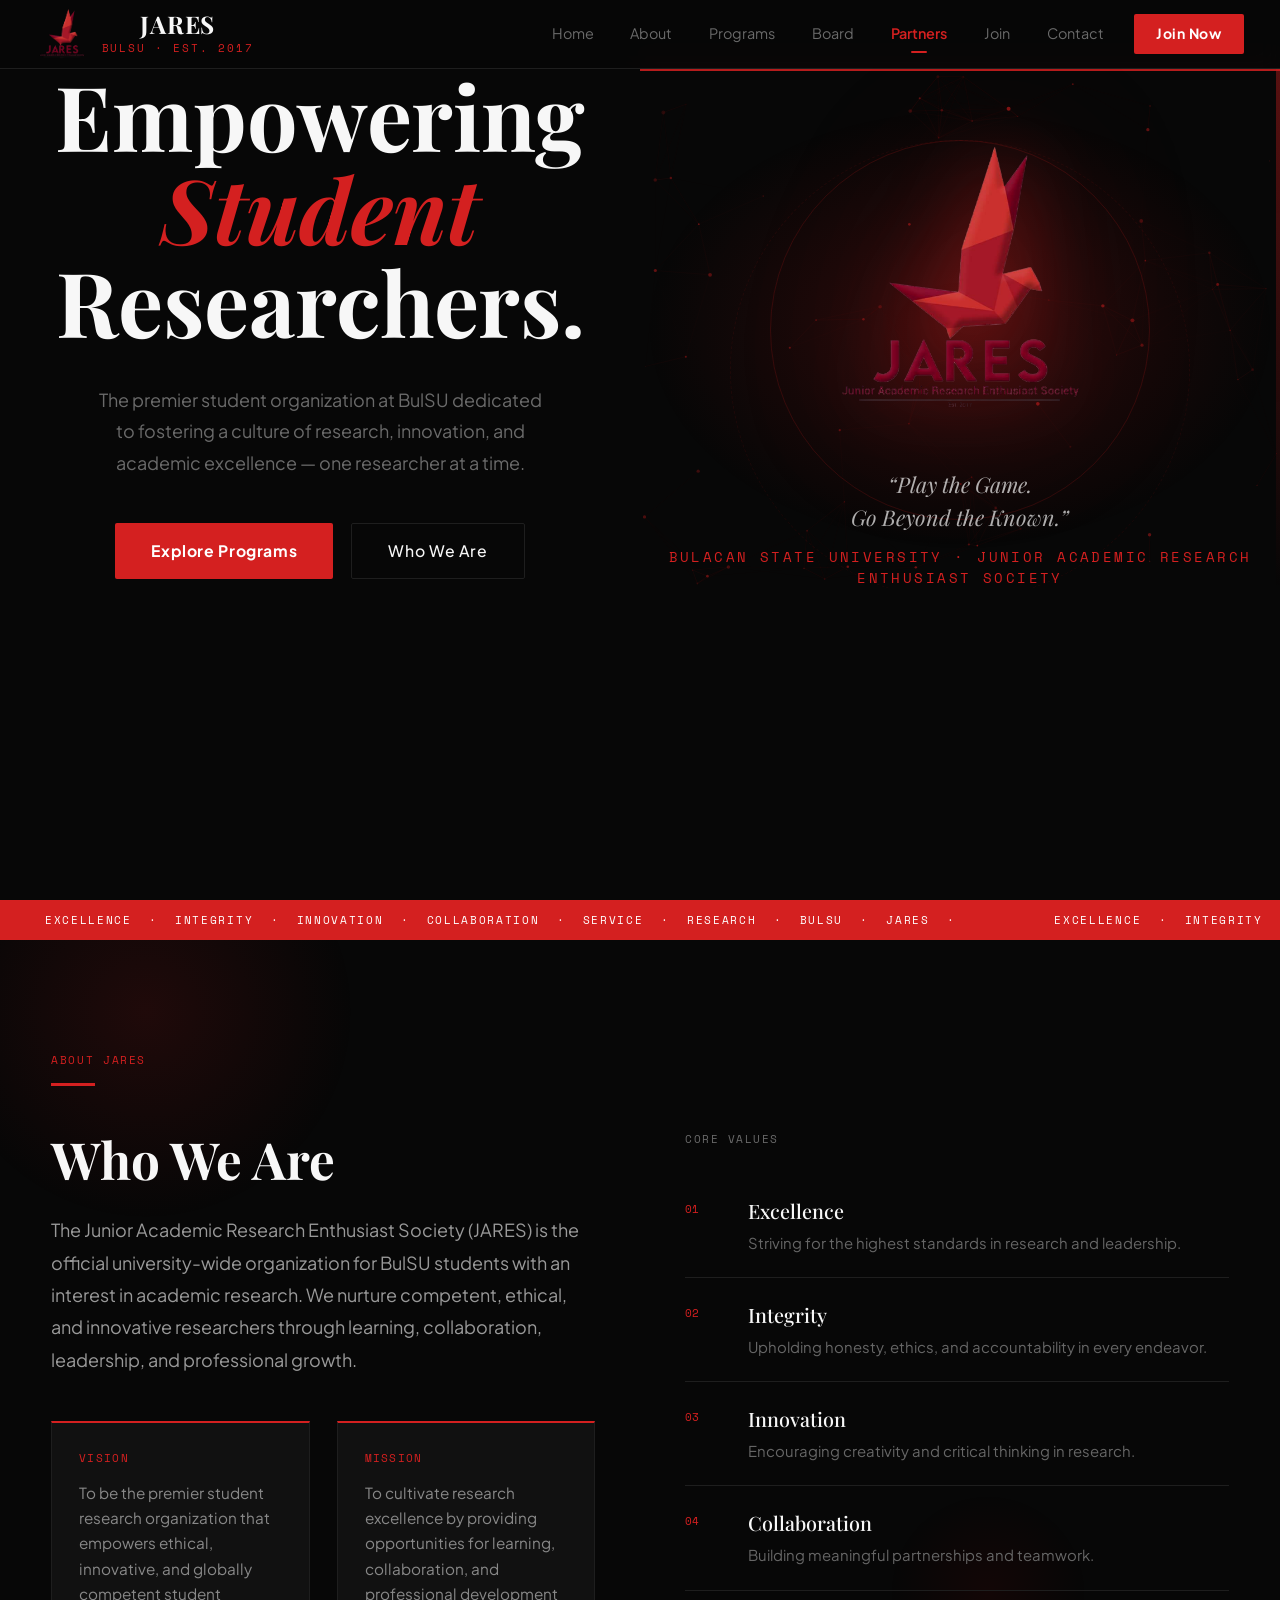
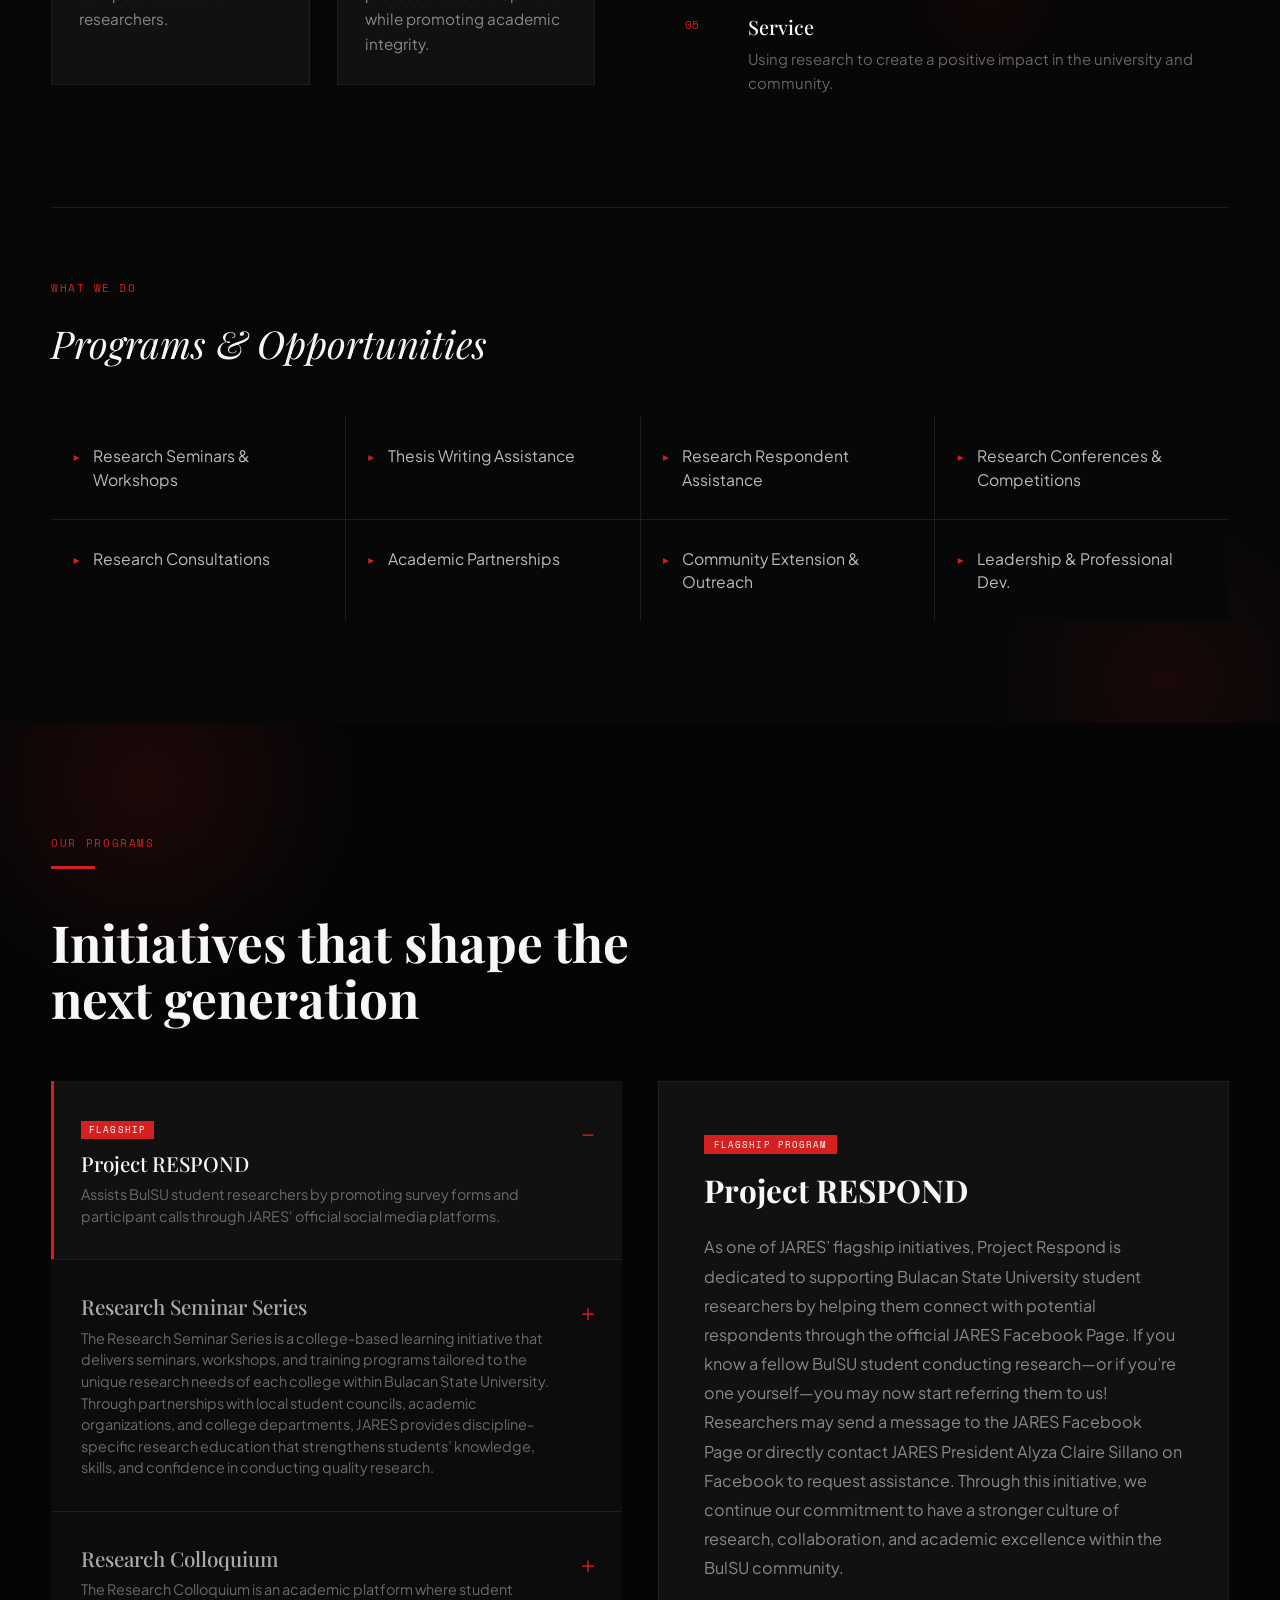
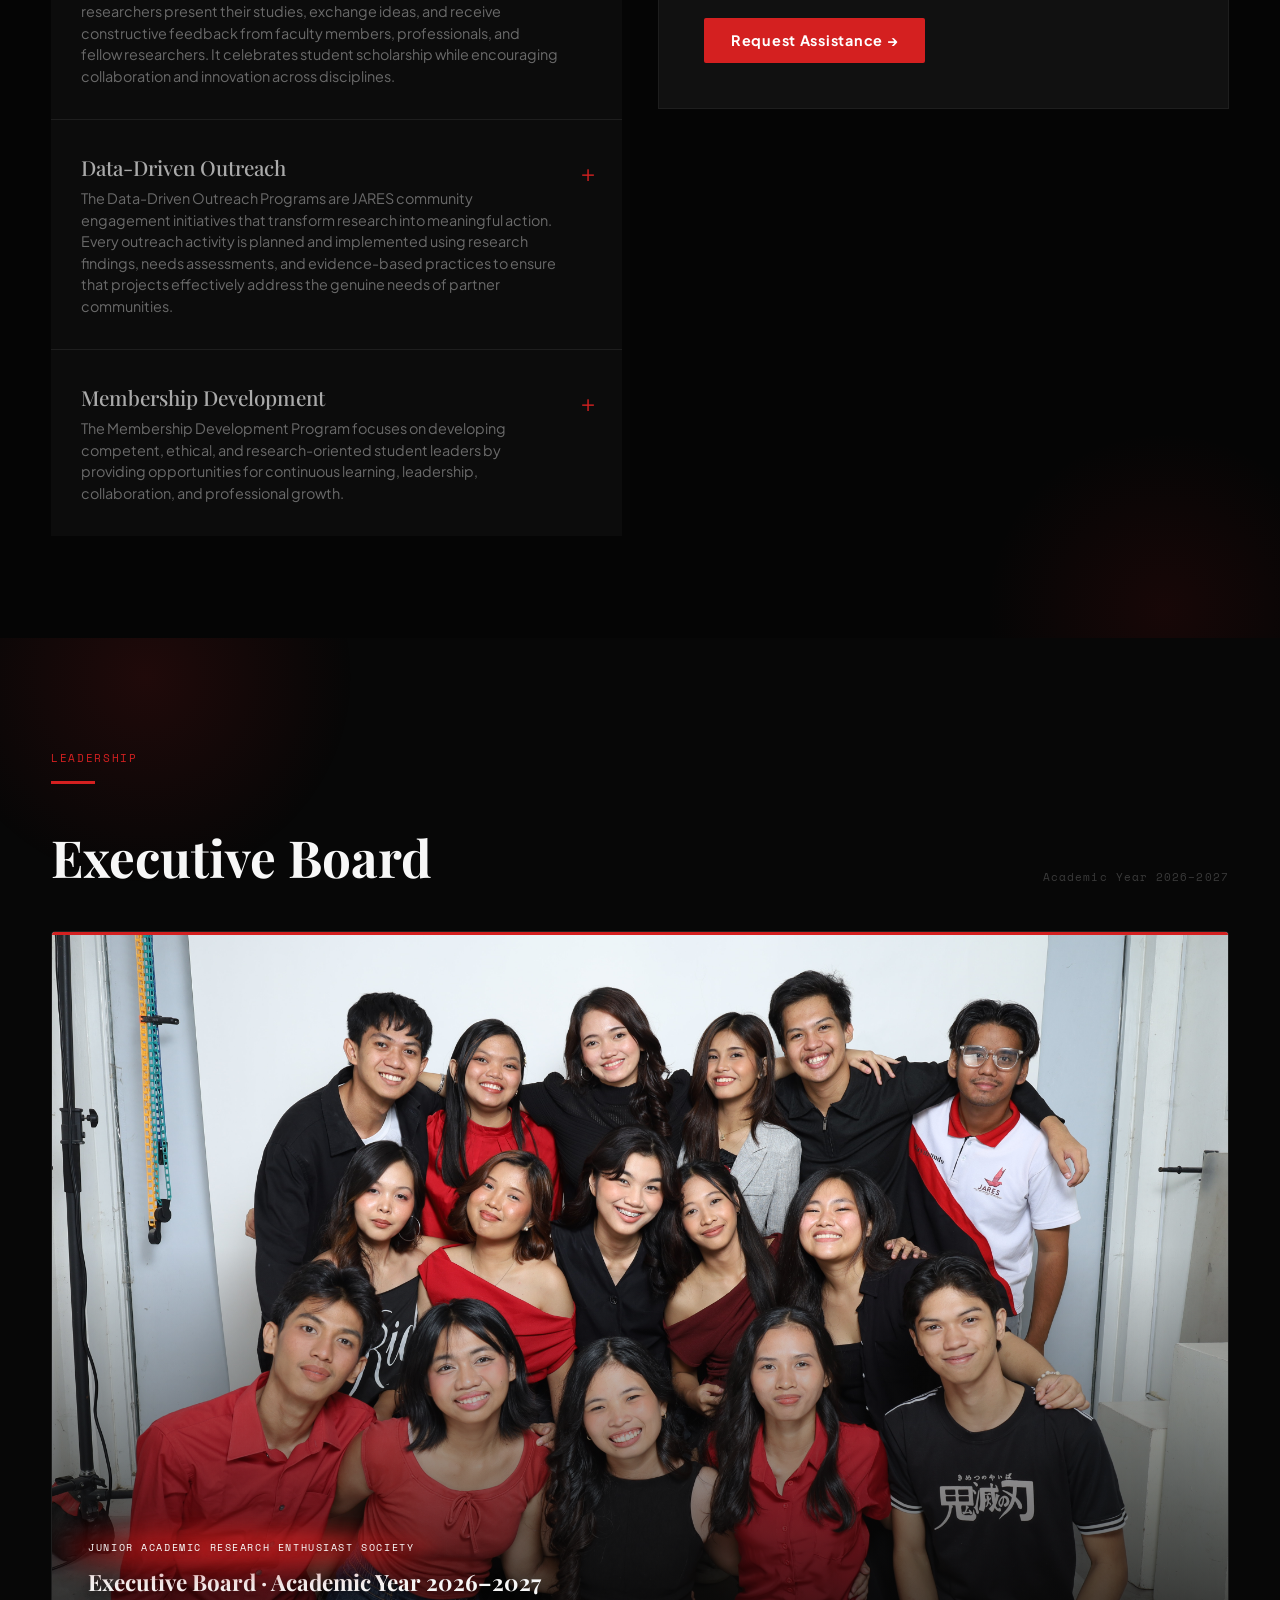
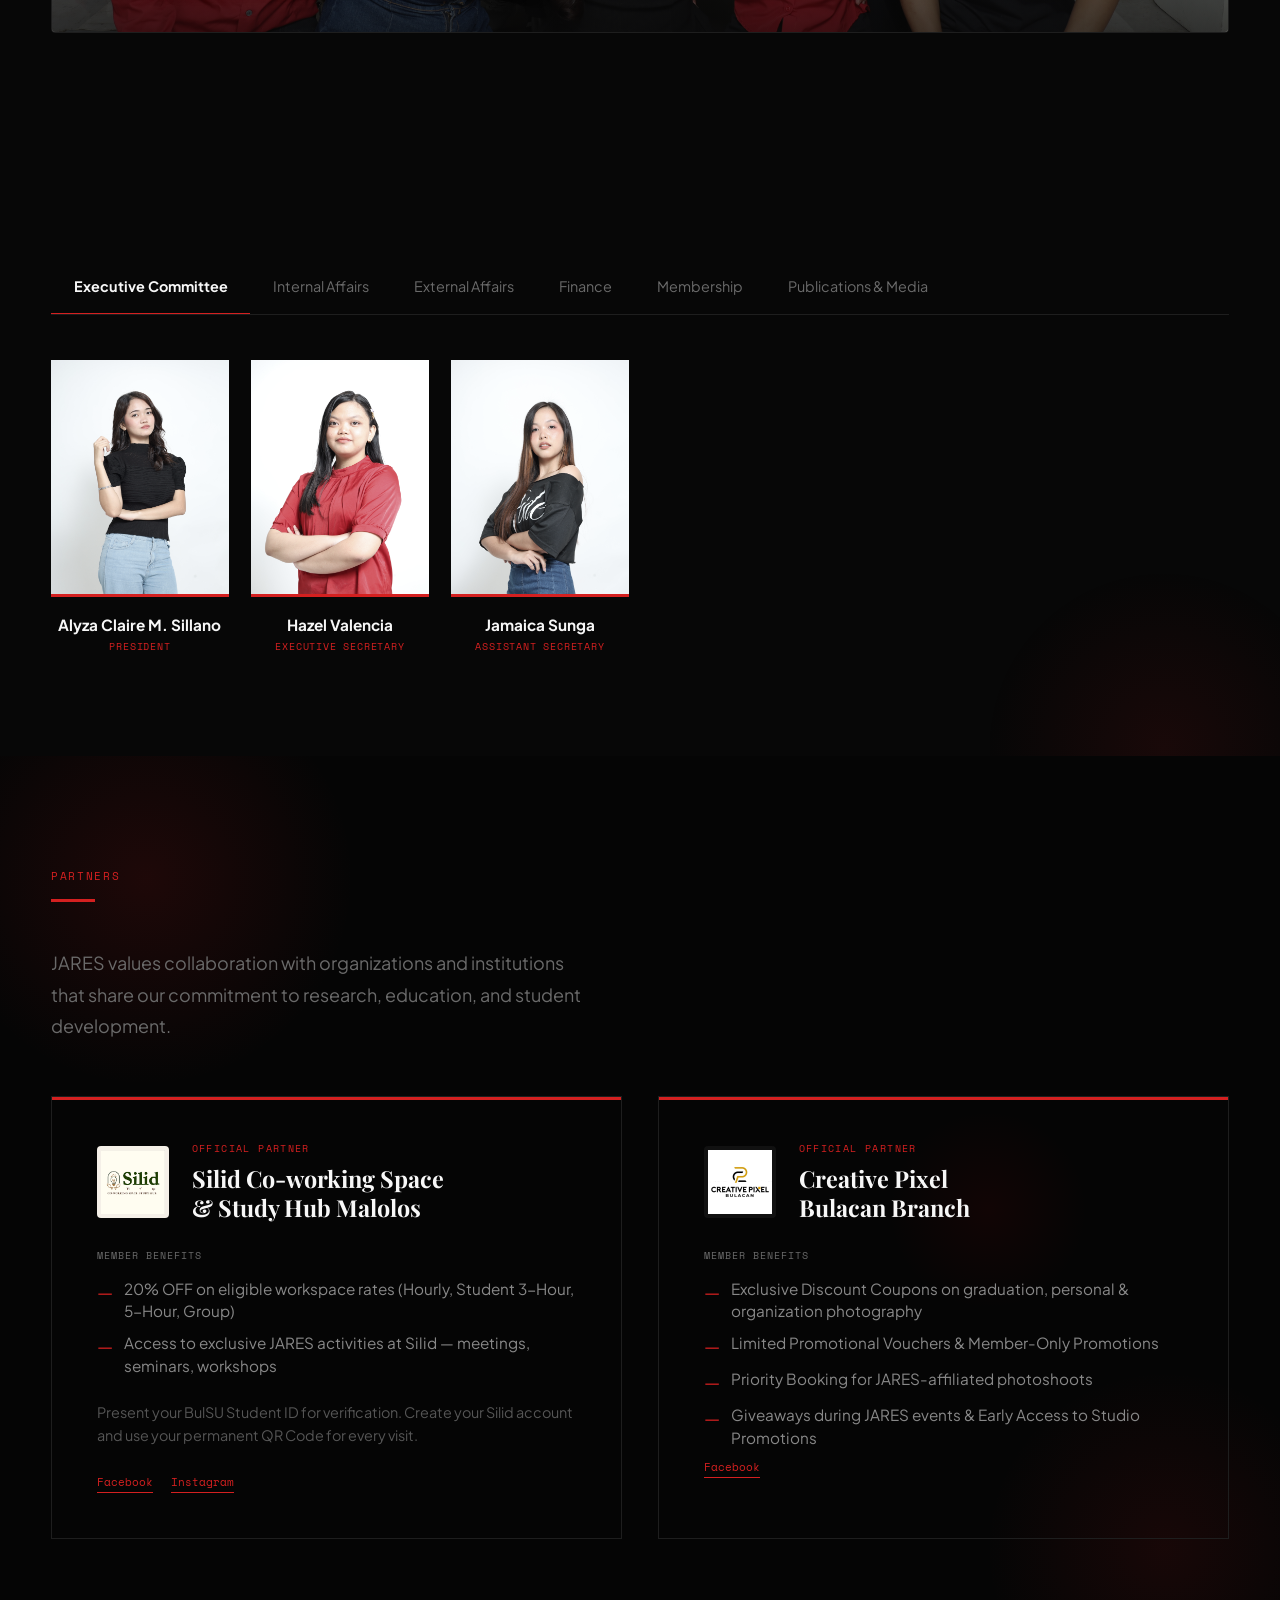
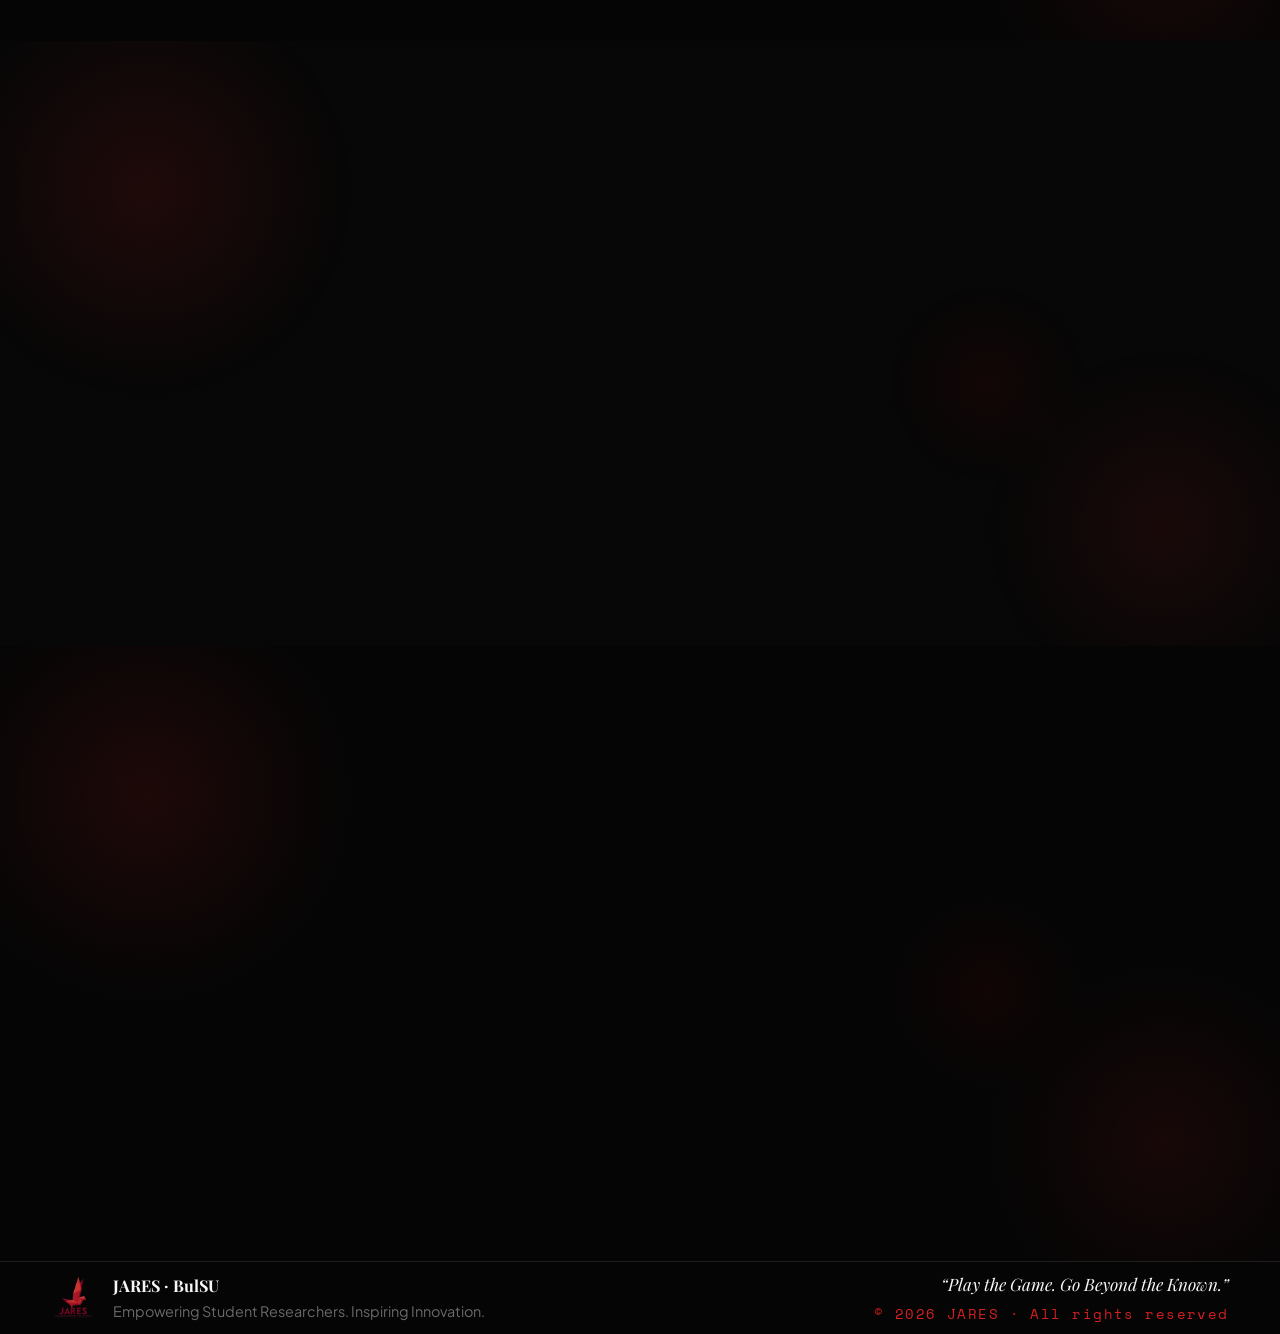
==== index.html @ 13466e7f "Update index.html" ====
<!doctype html>
<html lang="en">
  <head>
    
    <meta charset="UTF-8" />
    <meta name="viewport" content="width=device-width, initial-scale=1.0" />
    <title>Figma Make App</title>
    
    <meta name="description" content="Create a professional content website tailored for organizations, enabling easy management of information and enhancing online presence.">
    <meta name="robots" content="noindex, nofollow">
    <meta property="og:title" content="Figma Make App">
    <meta property="og:description" content="Create a professional content website tailored for organizations, enabling easy management of information and enhancing online presence.">
    <script type="module" crossorigin src="/assets/index-D3d1mHYA.js"></script>
    <link rel="stylesheet" crossorigin href="/assets/index-DJxm4y3j.css">
    <link rel="icon" type="image/png" href="/images/LOGO_-_JARES_1785717766121-B">
  </head>
  <body>
    
    <div id="root"></div>
    
  </body>
</html>
---- assets/index-DJxm4y3j.css ----
@import "https://fonts.googleapis.com/css2?family=Playfair+Display:ital,wght@0,400;0,500;0,700;1,400;1,500&family=Plus+Jakarta+Sans:wght@300;400;500;600;700;800&family=Space+Mono:ital,wght@0,400;0,700;1,400&display=swap";@layer components;@layer properties{@supports (((-webkit-hyphens:none)) and (not (margin-trim:inline))) or ((-moz-orient:inline) and (not (color:rgb(from red r g b)))){*,:before,:after,::backdrop{--tw-rotate-x:initial;--tw-rotate-y:initial;--tw-rotate-z:initial;--tw-skew-x:initial;--tw-skew-y:initial;--tw-border-style:solid;--tw-shadow:0 0 #0000;--tw-shadow-color:initial;--tw-shadow-alpha:100%;--tw-inset-shadow:0 0 #0000;--tw-inset-shadow-color:initial;--tw-inset-shadow-alpha:100%;--tw-ring-color:initial;--tw-ring-shadow:0 0 #0000;--tw-inset-ring-color:initial;--tw-inset-ring-shadow:0 0 #0000;--tw-ring-inset:initial;--tw-ring-offset-width:0px;--tw-ring-offset-color:#fff;--tw-ring-offset-shadow:0 0 #0000;--tw-blur:initial;--tw-brightness:initial;--tw-contrast:initial;--tw-grayscale:initial;--tw-hue-rotate:initial;--tw-invert:initial;--tw-opacity:initial;--tw-saturate:initial;--tw-sepia:initial;--tw-drop-shadow:initial;--tw-drop-shadow-color:initial;--tw-drop-shadow-alpha:100%;--tw-drop-shadow-size:initial;--tw-ease:initial}}}@layer theme{:root,:host{--font-sans:ui-sans-serif, system-ui, sans-serif, "Apple Color Emoji", "Segoe UI Emoji", "Segoe UI Symbol", "Noto Color Emoji";--font-mono:ui-monospace, SFMono-Regular, Menlo, Monaco, Consolas, "Liberation Mono", "Courier New", monospace;--spacing:.25rem;--ease-in-out:cubic-bezier(.4, 0, .2, 1);--default-transition-duration:.15s;--default-transition-timing-function:cubic-bezier(.4, 0, .2, 1);--default-font-family:var(--font-sans);--default-mono-font-family:var(--font-mono)}}@layer base{*,:after,:before,::backdrop{box-sizing:border-box;border:0 solid;margin:0;padding:0}::file-selector-button{box-sizing:border-box;border:0 solid;margin:0;padding:0}html,:host{-webkit-text-size-adjust:100%;tab-size:4;line-height:1.5;font-family:var(--default-font-family,ui-sans-serif, system-ui, sans-serif, "Apple Color Emoji", "Segoe UI Emoji", "Segoe UI Symbol", "Noto Color Emoji");font-feature-settings:var(--default-font-feature-settings,normal);font-variation-settings:var(--default-font-variation-settings,normal);-webkit-tap-highlight-color:transparent}hr{height:0;color:inherit;border-top-width:1px}abbr:where([title]){-webkit-text-decoration:underline dotted;text-decoration:underline dotted}h1,h2,h3,h4,h5,h6{font-size:inherit;font-weight:inherit}a{color:inherit;-webkit-text-decoration:inherit;-webkit-text-decoration:inherit;-webkit-text-decoration:inherit;-webkit-text-decoration:inherit;text-decoration:inherit}b,strong{font-weight:bolder}code,kbd,samp,pre{font-family:var(--default-mono-font-family,ui-monospace, SFMono-Regular, Menlo, Monaco, Consolas, "Liberation Mono", "Courier New", monospace);font-feature-settings:var(--default-mono-font-feature-settings,normal);font-variation-settings:var(--default-mono-font-variation-settings,normal);font-size:1em}small{font-size:80%}sub,sup{vertical-align:baseline;font-size:75%;line-height:0;position:relative}sub{bottom:-.25em}sup{top:-.5em}table{text-indent:0;border-color:inherit;border-collapse:collapse}:-moz-focusring{outline:auto}progress{vertical-align:baseline}summary{display:list-item}ol,ul,menu{list-style:none}img,svg,video,canvas,audio,iframe,embed,object{vertical-align:middle;display:block}img,video{max-width:100%;height:auto}button,input,select,optgroup,textarea{font:inherit;font-feature-settings:inherit;font-variation-settings:inherit;letter-spacing:inherit;color:inherit;opacity:1;background-color:#0000;border-radius:0}::file-selector-button{font:inherit;font-feature-settings:inherit;font-variation-settings:inherit;letter-spacing:inherit;color:inherit;opacity:1;background-color:#0000;border-radius:0}:where(select:is([multiple],[size])) optgroup{font-weight:bolder}:where(select:is([multiple],[size])) optgroup option{padding-inline-start:20px}::file-selector-button{margin-inline-end:4px}::placeholder{opacity:1}@supports (not ((-webkit-appearance:-apple-pay-button))) or (contain-intrinsic-size:1px){::placeholder{color:currentColor}@supports (color:color-mix(in lab, red, red)){::placeholder{color:color-mix(in oklab, currentcolor 50%, transparent)}}}textarea{resize:vertical}::-webkit-search-decoration{-webkit-appearance:none}::-webkit-date-and-time-value{min-height:1lh;text-align:inherit}::-webkit-datetime-edit{display:inline-flex}::-webkit-datetime-edit-fields-wrapper{padding:0}::-webkit-datetime-edit{padding-block:0}::-webkit-datetime-edit-year-field{padding-block:0}::-webkit-datetime-edit-month-field{padding-block:0}::-webkit-datetime-edit-day-field{padding-block:0}::-webkit-datetime-edit-hour-field{padding-block:0}::-webkit-datetime-edit-minute-field{padding-block:0}::-webkit-datetime-edit-second-field{padding-block:0}::-webkit-datetime-edit-millisecond-field{padding-block:0}::-webkit-datetime-edit-meridiem-field{padding-block:0}::-webkit-calendar-picker-indicator{line-height:1}:-moz-ui-invalid{box-shadow:none}button,input:where([type=button],[type=reset],[type=submit]){appearance:button}::file-selector-button{appearance:button}::-webkit-inner-spin-button{height:auto}::-webkit-outer-spin-button{height:auto}[hidden]:where(:not([hidden=until-found])){display:none!important}}@layer utilities{.visible{visibility:visible}.absolute{position:absolute}.fixed{position:fixed}.relative{position:relative}.sticky{position:sticky}.start{inset-inline-start:var(--spacing)}.block{display:block}.flex{display:flex}.grid{display:grid}.hidden{display:none}.inline{display:inline}.inline-block{display:inline-block}.transform{transform:var(--tw-rotate-x,) var(--tw-rotate-y,) var(--tw-rotate-z,) var(--tw-skew-x,) var(--tw-skew-y,)}.resize{resize:both}.border{border-style:var(--tw-border-style);border-width:1px}.uppercase{text-transform:uppercase}.italic{font-style:italic}.ring{--tw-ring-shadow:var(--tw-ring-inset,) 0 0 0 calc(1px + var(--tw-ring-offset-width)) var(--tw-ring-color,currentcolor);box-shadow:var(--tw-inset-shadow), var(--tw-inset-ring-shadow), var(--tw-ring-offset-shadow), var(--tw-ring-shadow), var(--tw-shadow)}.filter{filter:var(--tw-blur,) var(--tw-brightness,) var(--tw-contrast,) var(--tw-grayscale,) var(--tw-hue-rotate,) var(--tw-invert,) var(--tw-saturate,) var(--tw-sepia,) var(--tw-drop-shadow,)}.transition{transition-property:color,background-color,border-color,outline-color,text-decoration-color,fill,stroke,--tw-gradient-from,--tw-gradient-via,--tw-gradient-to,opacity,box-shadow,transform,translate,scale,rotate,filter,-webkit-backdrop-filter,backdrop-filter,display,content-visibility,overlay,pointer-events;transition-timing-function:var(--tw-ease,var(--default-transition-timing-function));transition-duration:var(--tw-duration,var(--default-transition-duration))}.ease-in-out{--tw-ease:var(--ease-in-out);transition-timing-function:var(--ease-in-out)}}:root{--bg:#070707;--bg2:#0c0c0c;--bg3:#111;--border:#1e1e1e;--red:#d42020;--red-dark:#aa1818;--red-glow:#d420202e;--white:#f7f7f7;--muted:#6a6a6a;--subtle:#3a3a3a;--font-display:"Playfair Display", Georgia, serif;--font-body:"Plus Jakarta Sans", system-ui, sans-serif;--font-mono:"Space Mono", monospace}*{box-sizing:border-box}html{scroll-behavior:smooth;font-size:18px}body{background:var(--bg);color:var(--white);font-family:var(--font-body);-webkit-font-smoothing:antialiased;overflow-x:hidden}::-webkit-scrollbar{width:3px}::-webkit-scrollbar-track{background:var(--bg)}::-webkit-scrollbar-thumb{background:var(--red)}@keyframes fadeUp{0%{opacity:0;transform:translateY(28px)}to{opacity:1;transform:translateY(0)}}@keyframes fadeIn{0%{opacity:0}to{opacity:1}}@keyframes slideLeft{0%{opacity:0;transform:translate(40px)}to{opacity:1;transform:translate(0)}}@keyframes lineGrow{0%{transform-origin:0;transform:scaleX(0)}to{transform-origin:0;transform:scaleX(1)}}@keyframes pulse-red{0%,to{box-shadow:0 0 0 0 var(--red-glow)}50%{box-shadow:0 0 0 12px #0000}}@keyframes float{0%,to{transform:translateY(0)}50%{transform:translateY(-8px)}}@keyframes floatA{0%,to{transform:translate(0)scale(1)}33%{transform:translate(30px,-20px)scale(1.08)}66%{transform:translate(-20px,15px)scale(.95)}}@keyframes floatB{0%,to{transform:translate(0)scale(1)}33%{transform:translate(-25px,20px)scale(1.05)}66%{transform:translate(18px,-18px)scale(.97)}}@keyframes glowPulse{0%,to{opacity:.5}50%{opacity:1}}@keyframes borderGlow{0%,to{box-shadow:0 0 #d4202000}50%{box-shadow:0 0 24px 4px #d420202e}}@keyframes spinSlow{0%{transform:rotate(0)}to{transform:rotate(360deg)}}@keyframes logoPulse{0%,to{filter:drop-shadow(0 0 40px #d4202073)drop-shadow(0 0 80px #d4202033);transform:scale(1)}50%{filter:drop-shadow(0 0 60px #d42020b3)drop-shadow(0 0 120px #d4202059);transform:scale(1.03)}}@keyframes scanline{0%{background-position:0 0}to{background-position:0 100px}}@keyframes marquee{0%{transform:translate(0)}to{transform:translate(-50%)}}.reveal{opacity:0;transition:opacity .7s,transform .7s;transform:translateY(32px)}.reveal.visible{opacity:1;transform:translateY(0)}.reveal-left{opacity:0;transition:opacity .7s,transform .7s;transform:translate(-32px)}.reveal-left.visible{opacity:1;transform:translate(0)}.reveal-right{opacity:0;transition:opacity .7s,transform .7s;transform:translate(32px)}.reveal-right.visible{opacity:1;transform:translate(0)}.stagger>:first-child{transition-delay:50ms}.stagger>:nth-child(2){transition-delay:.12s}.stagger>:nth-child(3){transition-delay:.19s}.stagger>:nth-child(4){transition-delay:.26s}.stagger>:nth-child(5){transition-delay:.33s}.stagger>:nth-child(6){transition-delay:.4s}.stagger>:nth-child(7){transition-delay:.47s}.tag{font-family:var(--font-mono);letter-spacing:.15em;text-transform:uppercase;color:var(--red);font-size:.6rem}.red-bar{background:var(--red);width:44px;height:3px;margin:.75rem 0 2.5rem;animation:.6s forwards lineGrow}.officer-card{transition:transform .3s,box-shadow .3s}.officer-card:hover{transform:translateY(-6px);box-shadow:0 16px 40px #d4202026}.officer-card:hover .officer-img{filter:grayscale(0%)!important}.marquee-track{width:max-content;animation:24s linear infinite marquee;display:flex}@media (width<=860px){.hide-mob{display:none!important}.show-mob{display:block!important}.hero-split{grid-template-columns:1fr!important}.hero-img-col{order:-1;min-height:260px!important}.two-col{grid-template-columns:1fr!important;gap:2.5rem!important}.three-col{grid-template-columns:1fr 1fr!important}.footer-flex{text-align:left!important;flex-direction:column!important;gap:1.5rem!important}}@media (width>=861px){.show-mob{display:none!important}}@property --tw-rotate-x{syntax:"*";inherits:false}@property --tw-rotate-y{syntax:"*";inherits:false}@property --tw-rotate-z{syntax:"*";inherits:false}@property --tw-skew-x{syntax:"*";inherits:false}@property --tw-skew-y{syntax:"*";inherits:false}@property --tw-border-style{syntax:"*";inherits:false;initial-value:solid}@property --tw-shadow{syntax:"*";inherits:false;initial-value:0 0 #0000}@property --tw-shadow-color{syntax:"*";inherits:false}@property --tw-shadow-alpha{syntax:"<percentage>";inherits:false;initial-value:100%}@property --tw-inset-shadow{syntax:"*";inherits:false;initial-value:0 0 #0000}@property --tw-inset-shadow-color{syntax:"*";inherits:false}@property --tw-inset-shadow-alpha{syntax:"<percentage>";inherits:false;initial-value:100%}@property --tw-ring-color{syntax:"*";inherits:false}@property --tw-ring-shadow{syntax:"*";inherits:false;initial-value:0 0 #0000}@property --tw-inset-ring-color{syntax:"*";inherits:false}@property --tw-inset-ring-shadow{syntax:"*";inherits:false;initial-value:0 0 #0000}@property --tw-ring-inset{syntax:"*";inherits:false}@property --tw-ring-offset-width{syntax:"<length>";inherits:false;initial-value:0}@property --tw-ring-offset-color{syntax:"*";inherits:false;initial-value:#fff}@property --tw-ring-offset-shadow{syntax:"*";inherits:false;initial-value:0 0 #0000}@property --tw-blur{syntax:"*";inherits:false}@property --tw-brightness{syntax:"*";inherits:false}@property --tw-contrast{syntax:"*";inherits:false}@property --tw-grayscale{syntax:"*";inherits:false}@property --tw-hue-rotate{syntax:"*";inherits:false}@property --tw-invert{syntax:"*";inherits:false}@property --tw-opacity{syntax:"*";inherits:false}@property --tw-saturate{syntax:"*";inherits:false}@property --tw-sepia{syntax:"*";inherits:false}@property --tw-drop-shadow{syntax:"*";inherits:false}@property --tw-drop-shadow-color{syntax:"*";inherits:false}@property --tw-drop-shadow-alpha{syntax:"<percentage>";inherits:false;initial-value:100%}@property --tw-drop-shadow-size{syntax:"*";inherits:false}@property --tw-ease{syntax:"*";inherits:false}
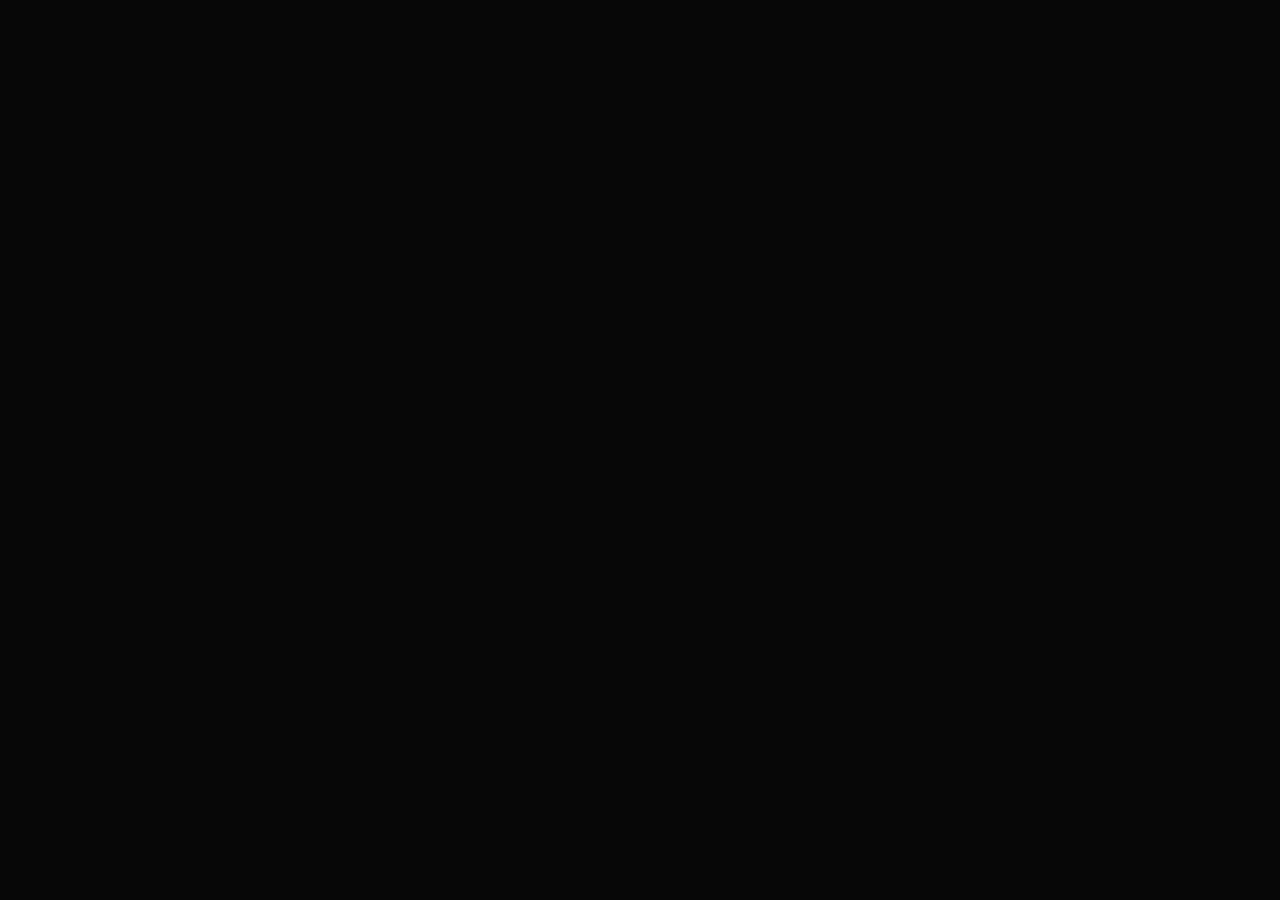
==== commit dd0d4990: "Update favicon link to use assets directory" ====
--- a/index.html
+++ b/index.html
@@ -12,7 +12,7 @@
     <meta property="og:description" content="Create a professional content website tailored for organizations, enabling easy management of information and enhancing online presence.">
     <script type="module" crossorigin src="/assets/index-D3d1mHYA.js"></script>
     <link rel="stylesheet" crossorigin href="/assets/index-DJxm4y3j.css">
-    <link rel="icon" type="image/png" href="/images/LOGO_-_JARES_1785717766121-B">
+    <link rel="icon" type="image/png" href="assets/LOGO_-_JARES_1785717766121-BWYdycDs.png
   </head>
   <body>
     
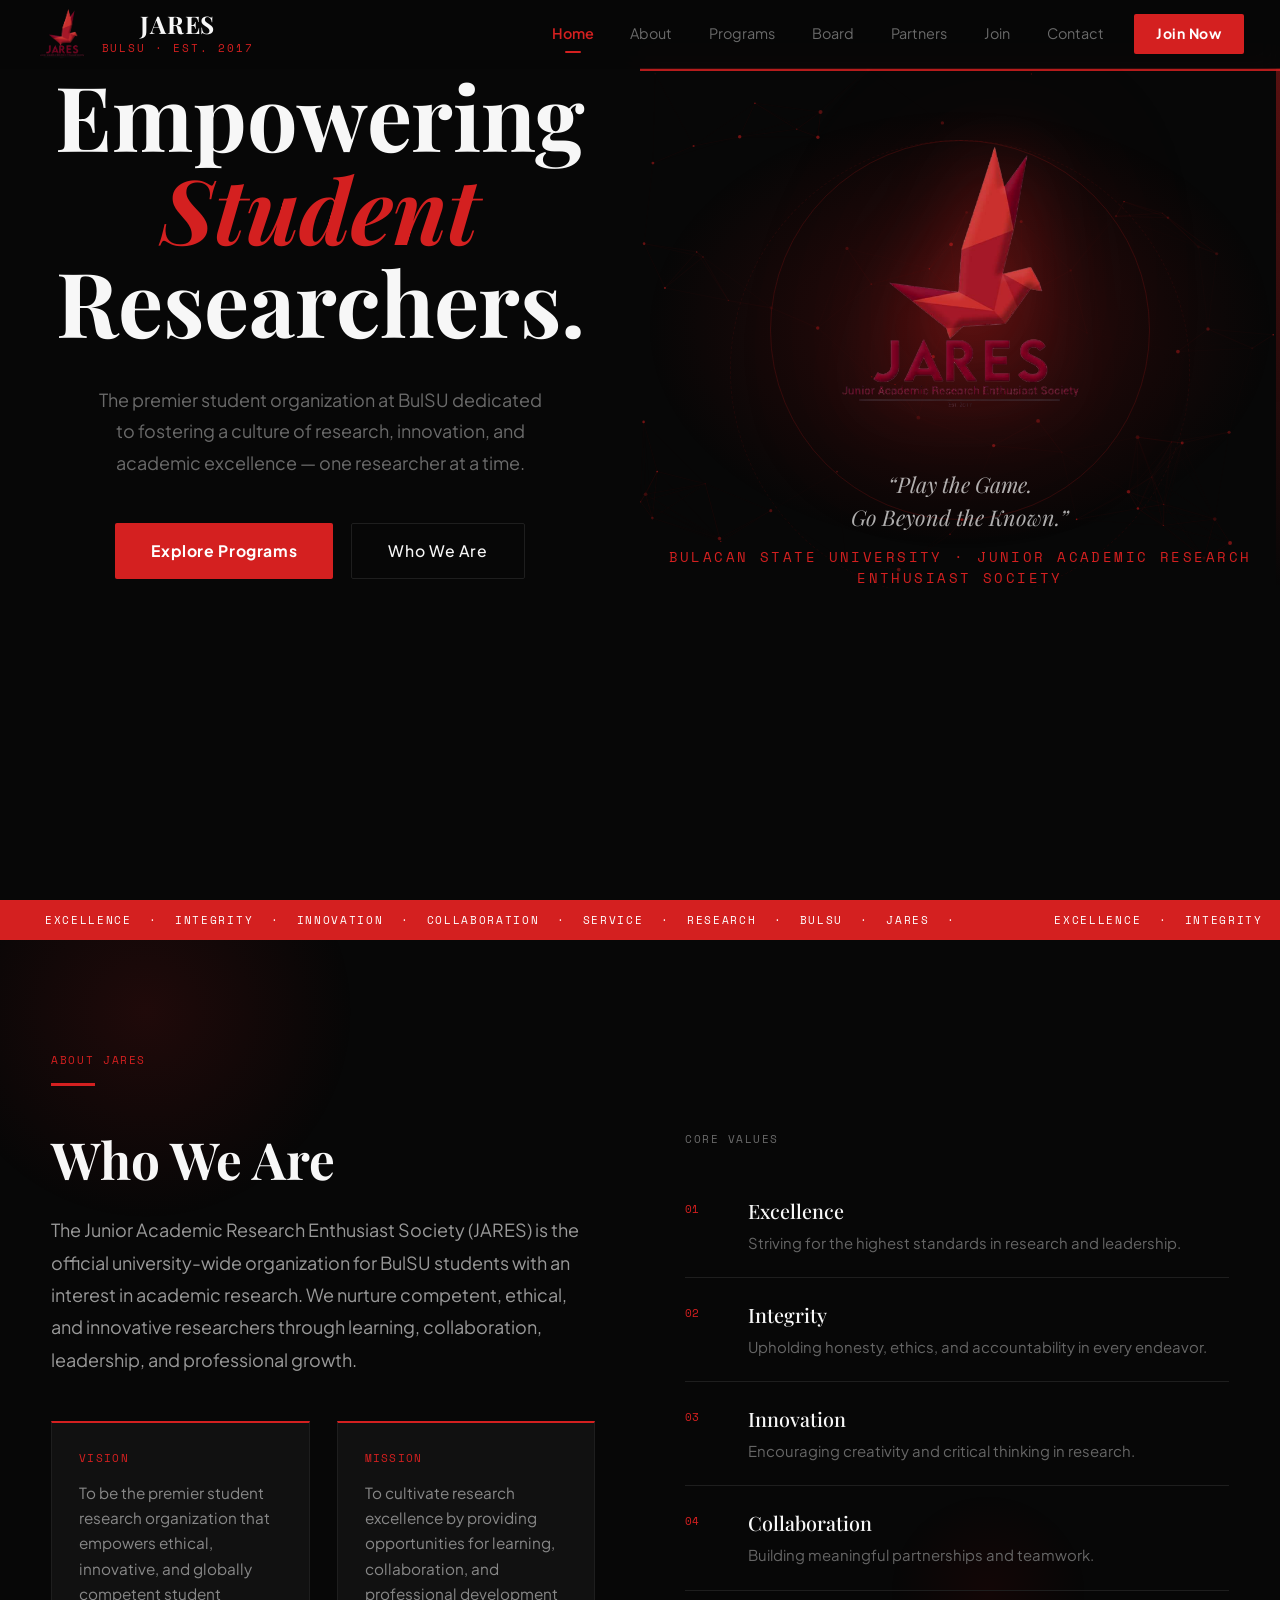
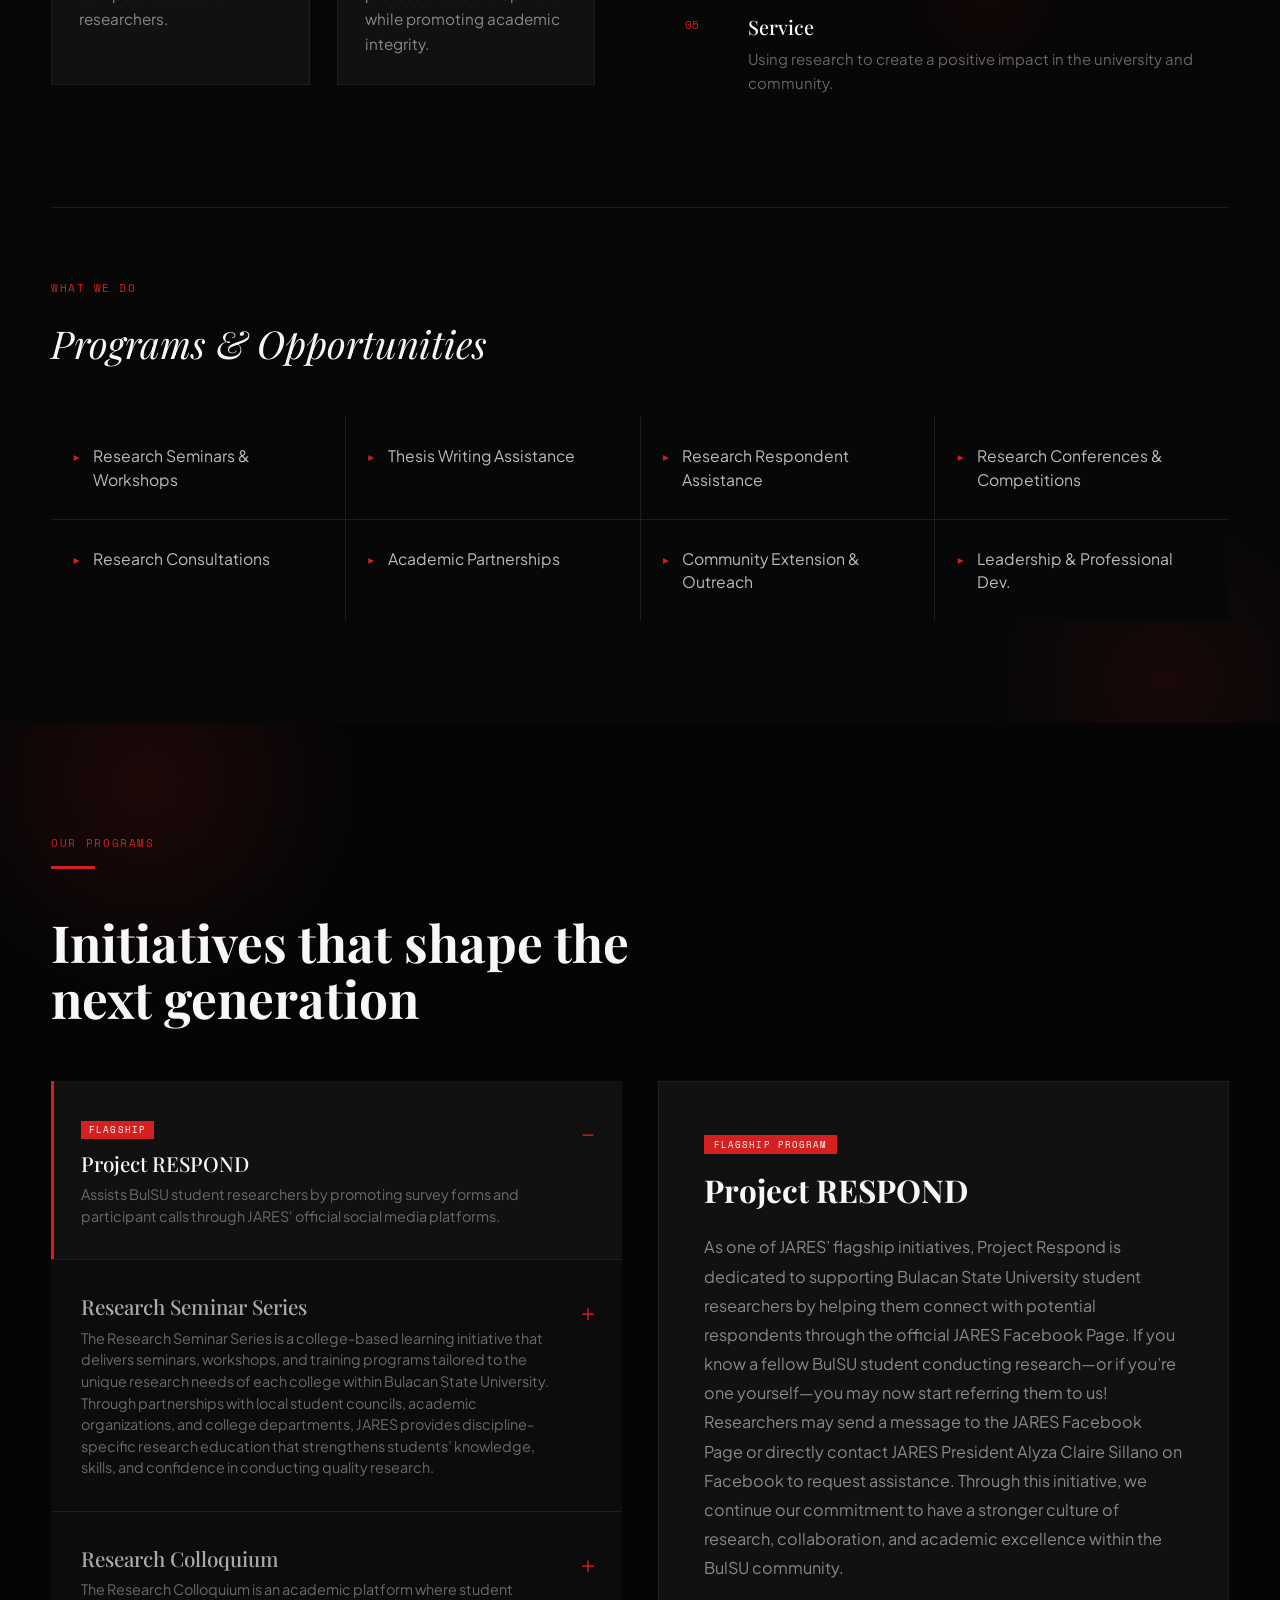
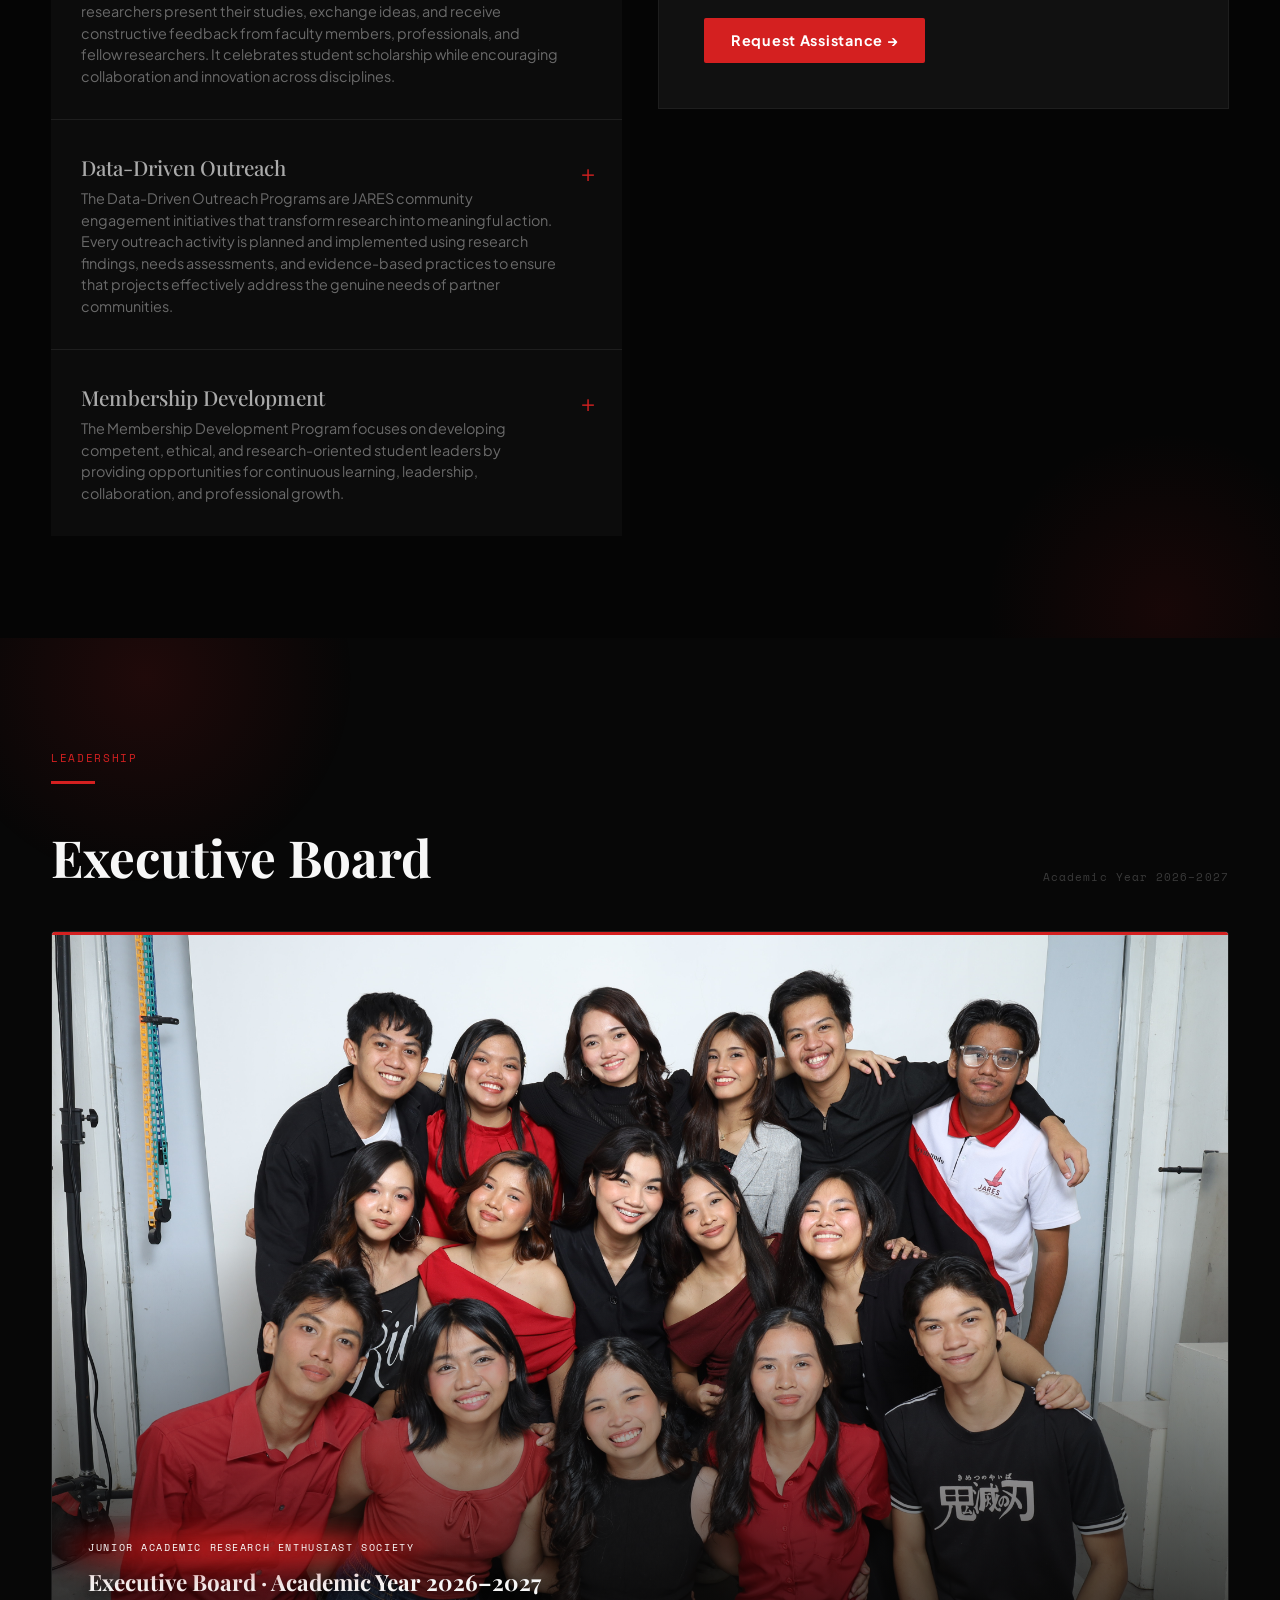
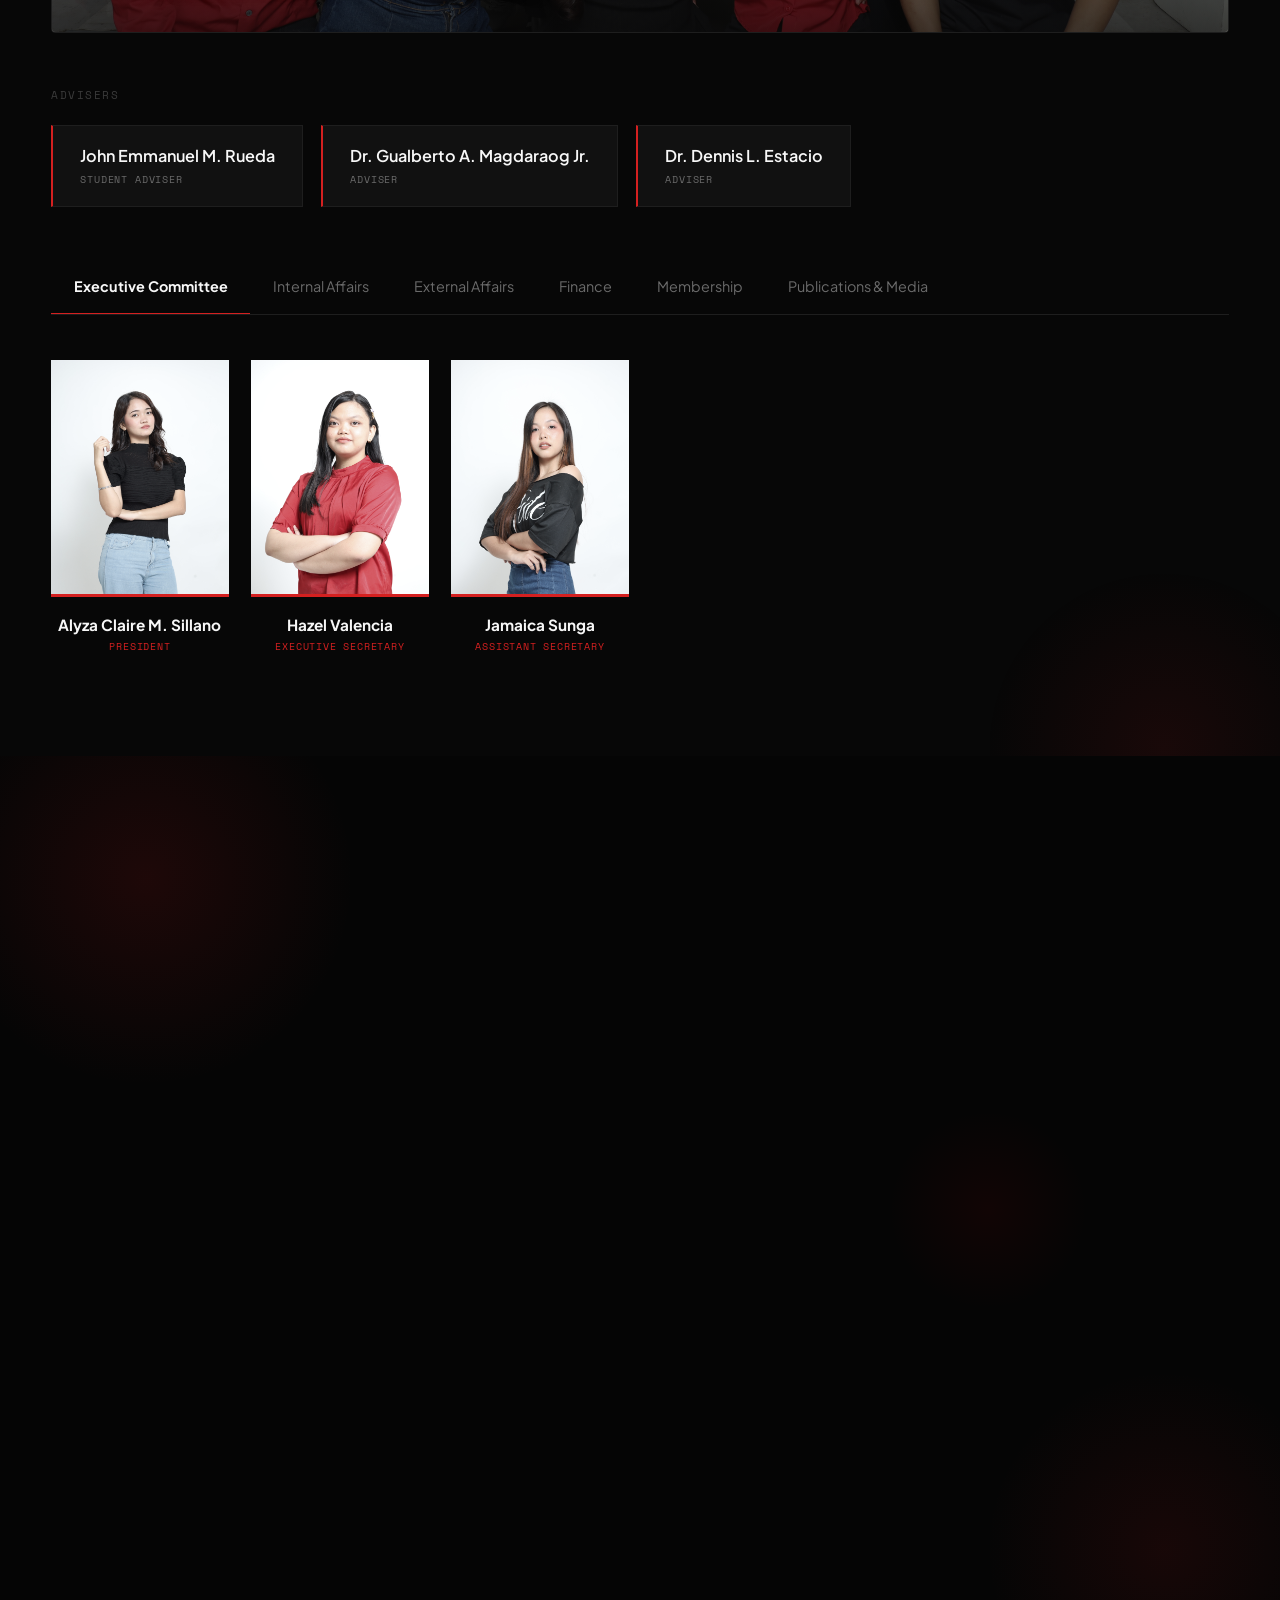
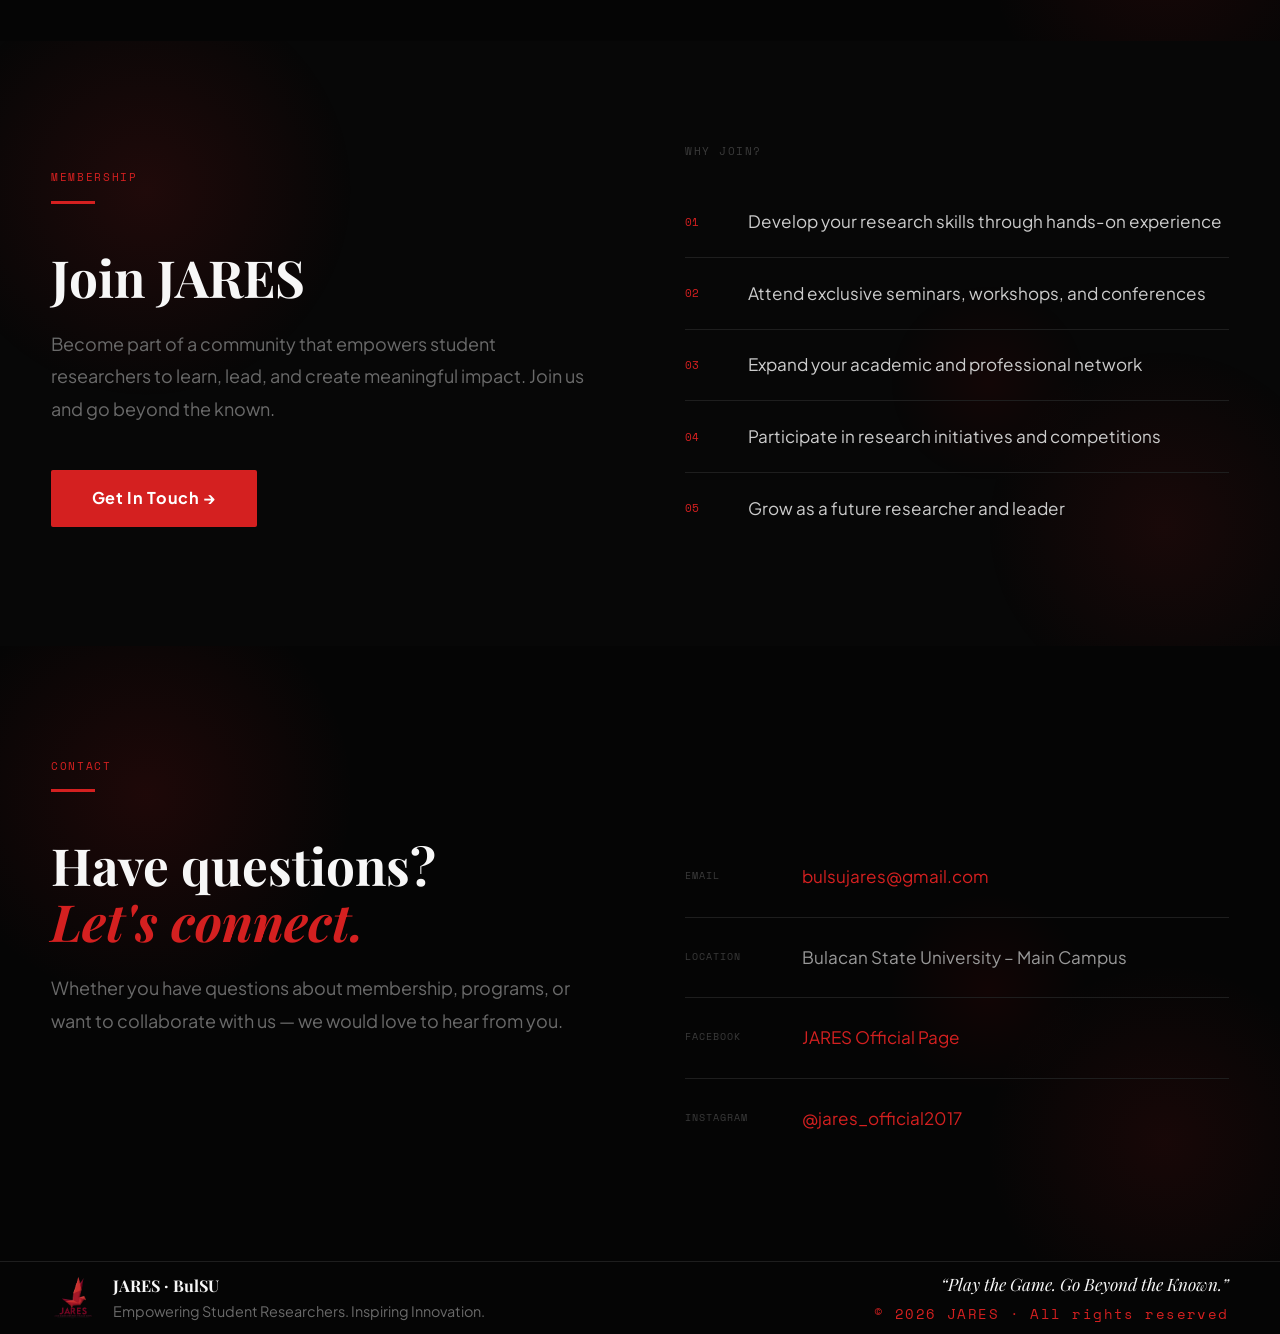
==== commit e9438069: "Update index.html" ====
--- a/index.html
+++ b/index.html
@@ -4,7 +4,7 @@
     
     <meta charset="UTF-8" />
     <meta name="viewport" content="width=device-width, initial-scale=1.0" />
-    <title>Figma Make App</title>
+    <title>JARES - BulSU</title>
     
     <meta name="description" content="Create a professional content website tailored for organizations, enabling easy management of information and enhancing online presence.">
     <meta name="robots" content="noindex, nofollow">
@@ -12,7 +12,7 @@
     <meta property="og:description" content="Create a professional content website tailored for organizations, enabling easy management of information and enhancing online presence.">
     <script type="module" crossorigin src="/assets/index-D3d1mHYA.js"></script>
     <link rel="stylesheet" crossorigin href="/assets/index-DJxm4y3j.css">
-    <link rel="icon" type="image/png" href="assets/LOGO_-_JARES_1785717766121-BWYdycDs.png
+    <link rel="icon" type="image/png" href="assets/LOGO_-_JARES_1785717766121-BWYdycDs.png">
   </head>
   <body>
     
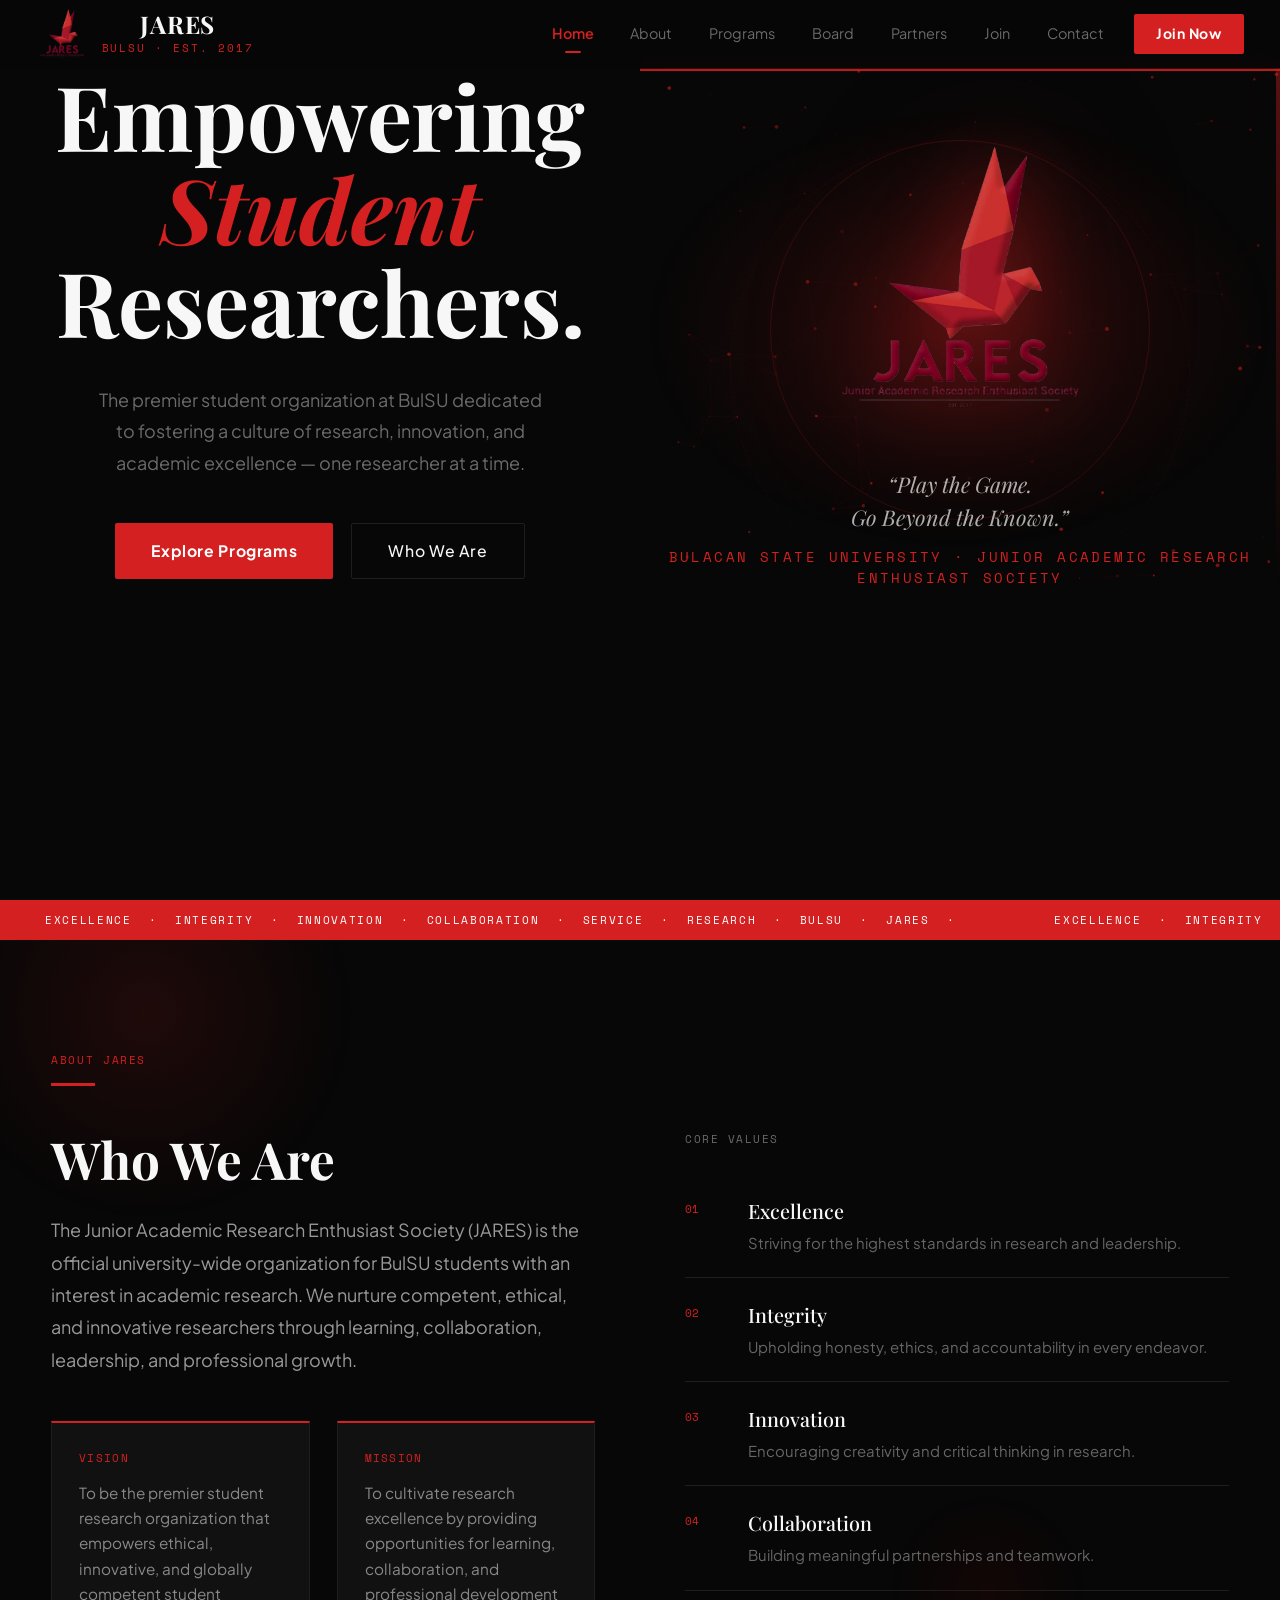
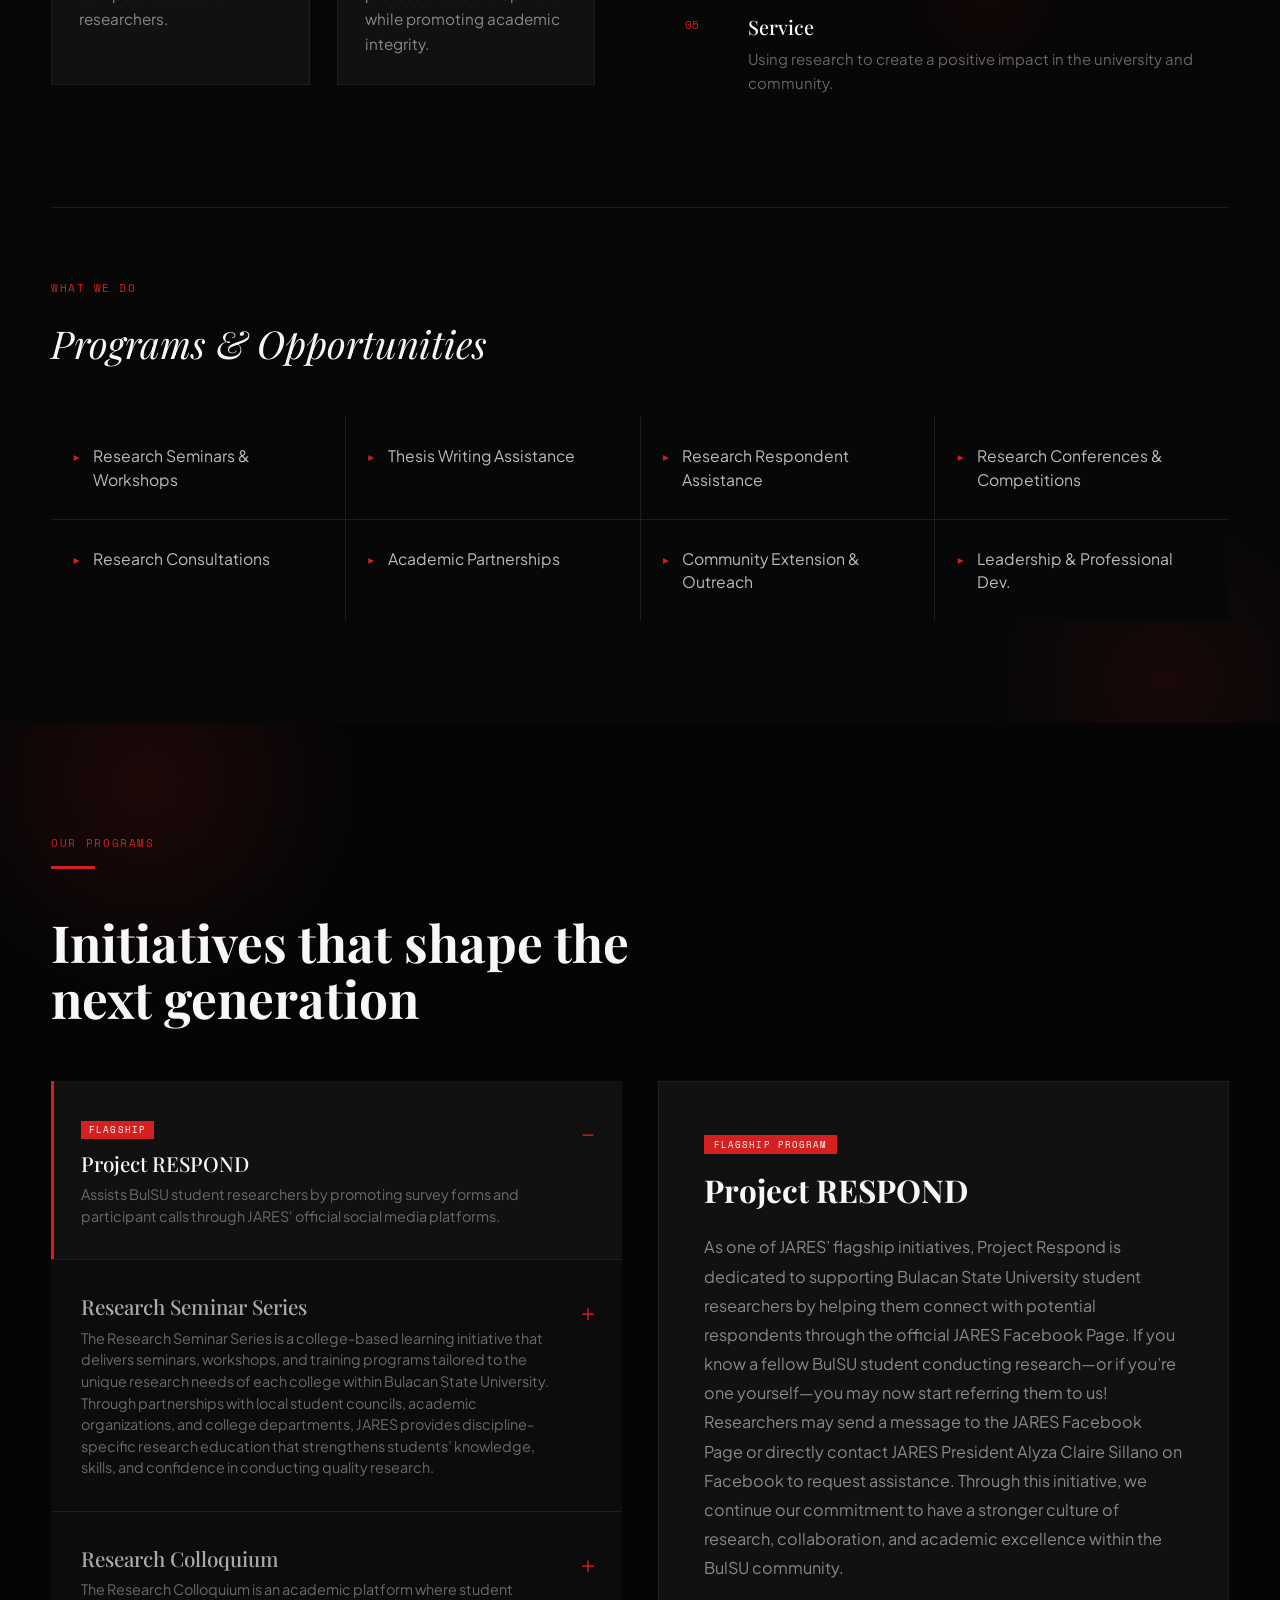
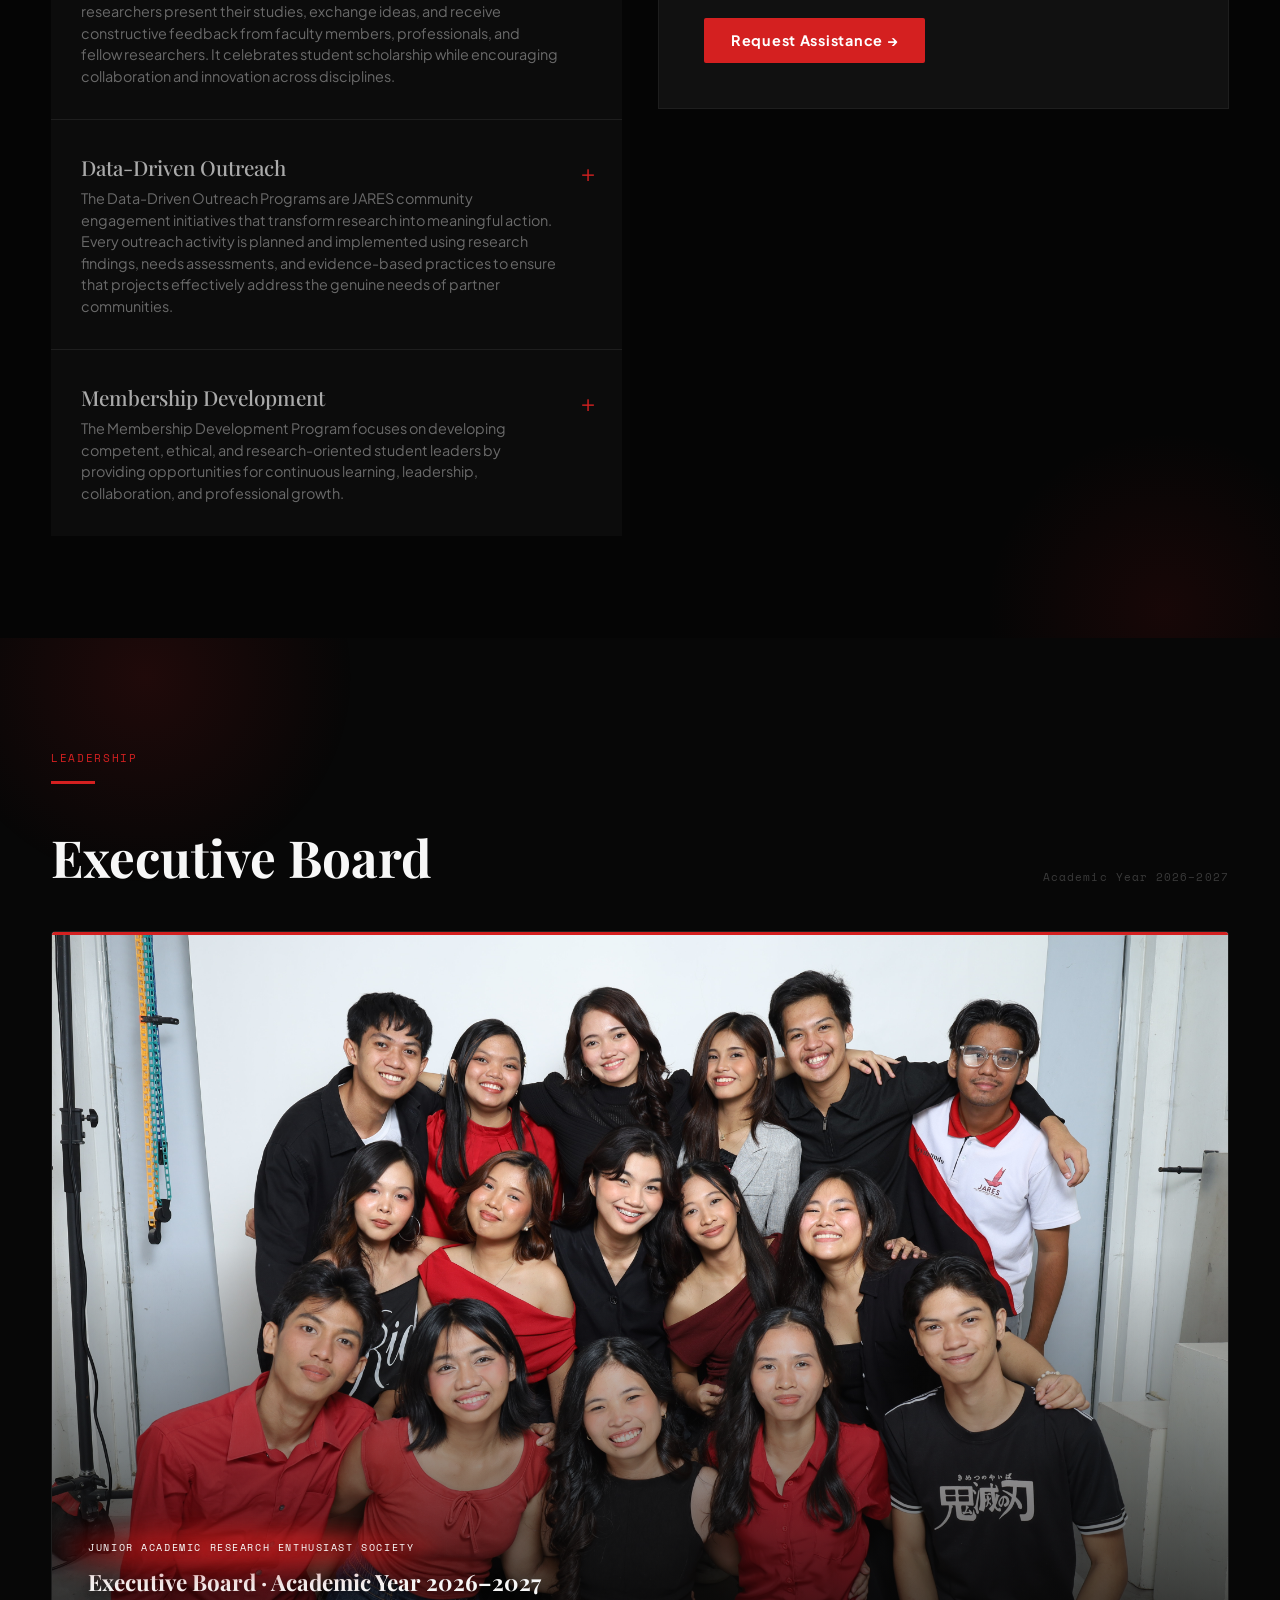
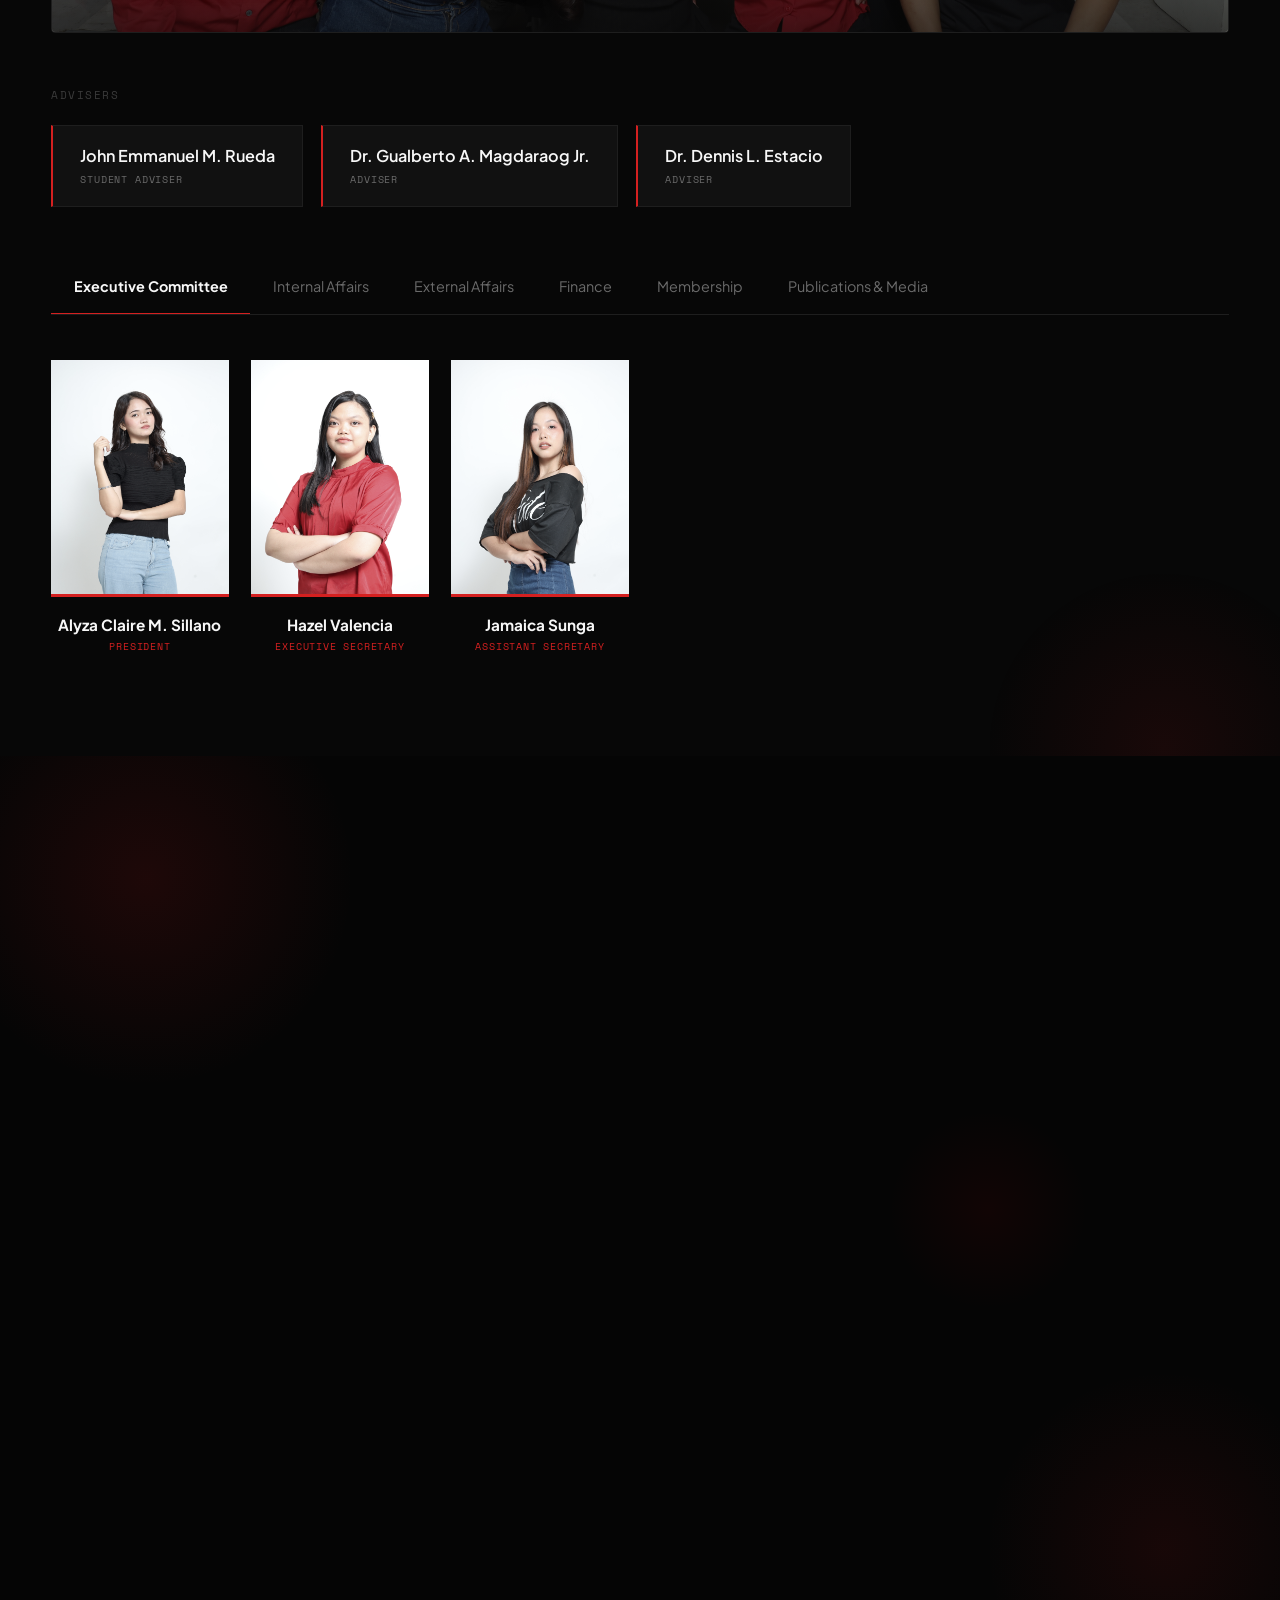
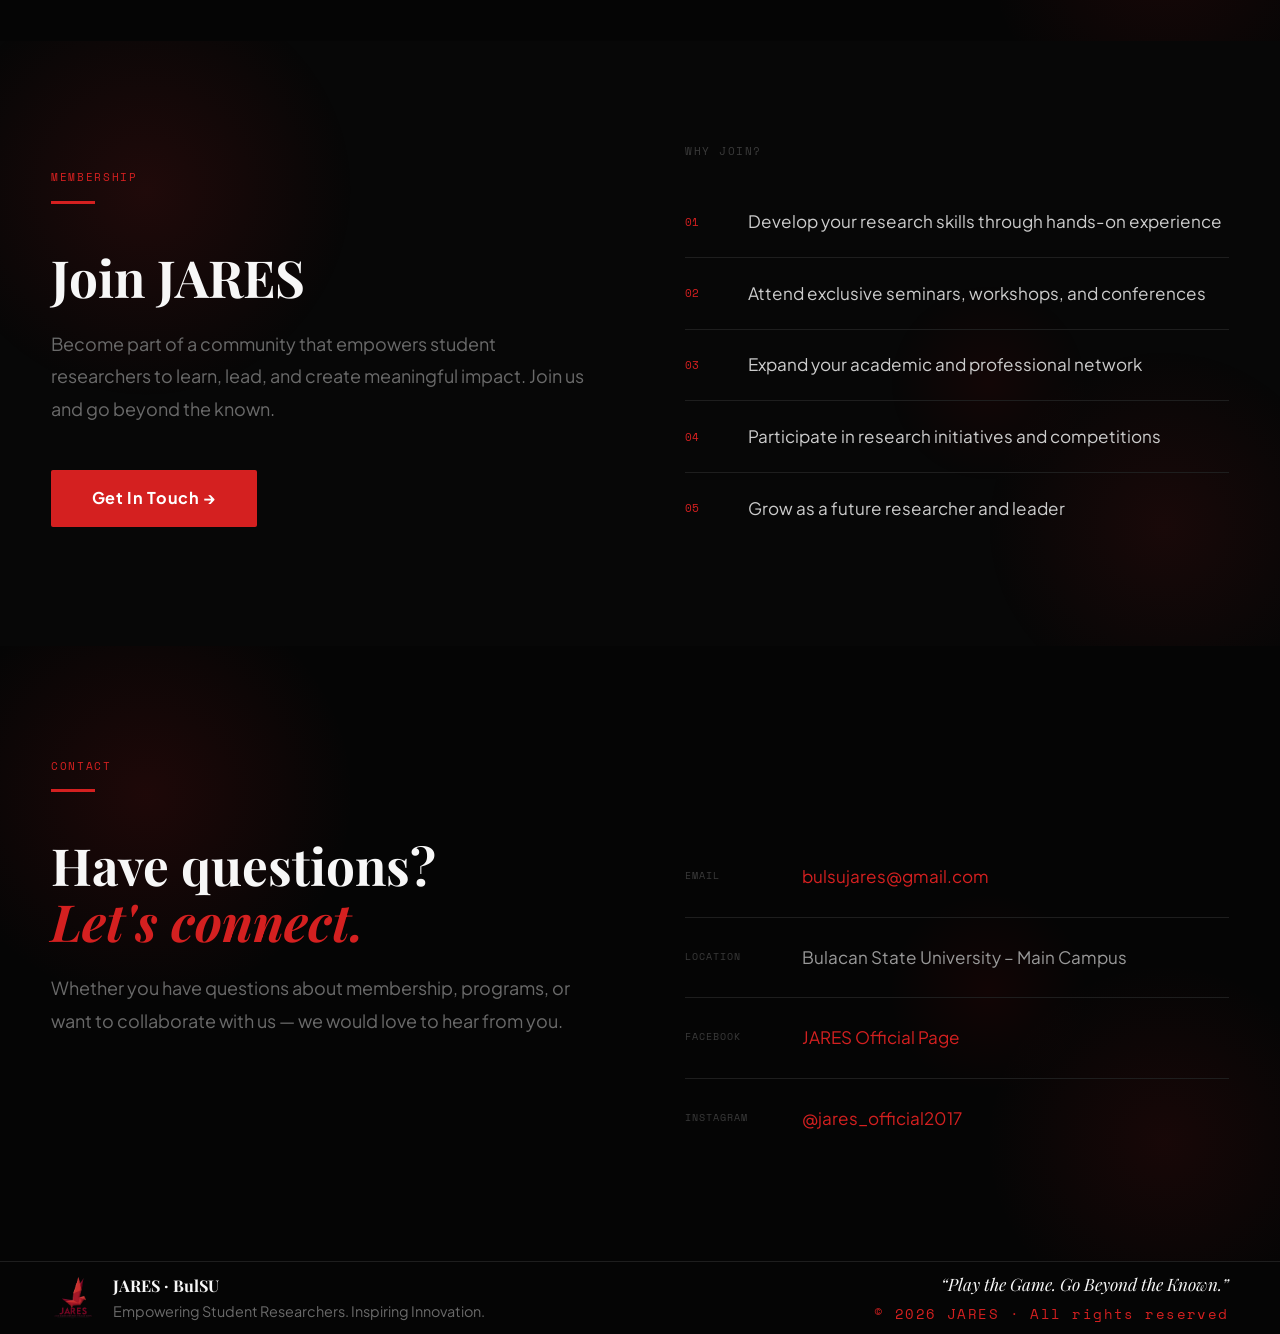
==== commit 27ed74f1: "Remove unused meta tags from index.html Removed unnecessary meta tags for SEO and social sharing." ====
--- a/index.html
+++ b/index.html
@@ -6,10 +6,6 @@
     <meta name="viewport" content="width=device-width, initial-scale=1.0" />
     <title>JARES - BulSU</title>
     
-    <meta name="description" content="Create a professional content website tailored for organizations, enabling easy management of information and enhancing online presence.">
-    <meta name="robots" content="noindex, nofollow">
-    <meta property="og:title" content="Figma Make App">
-    <meta property="og:description" content="Create a professional content website tailored for organizations, enabling easy management of information and enhancing online presence.">
     <script type="module" crossorigin src="/assets/index-D3d1mHYA.js"></script>
     <link rel="stylesheet" crossorigin href="/assets/index-DJxm4y3j.css">
     <link rel="icon" type="image/png" href="assets/LOGO_-_JARES_1785717766121-BWYdycDs.png">
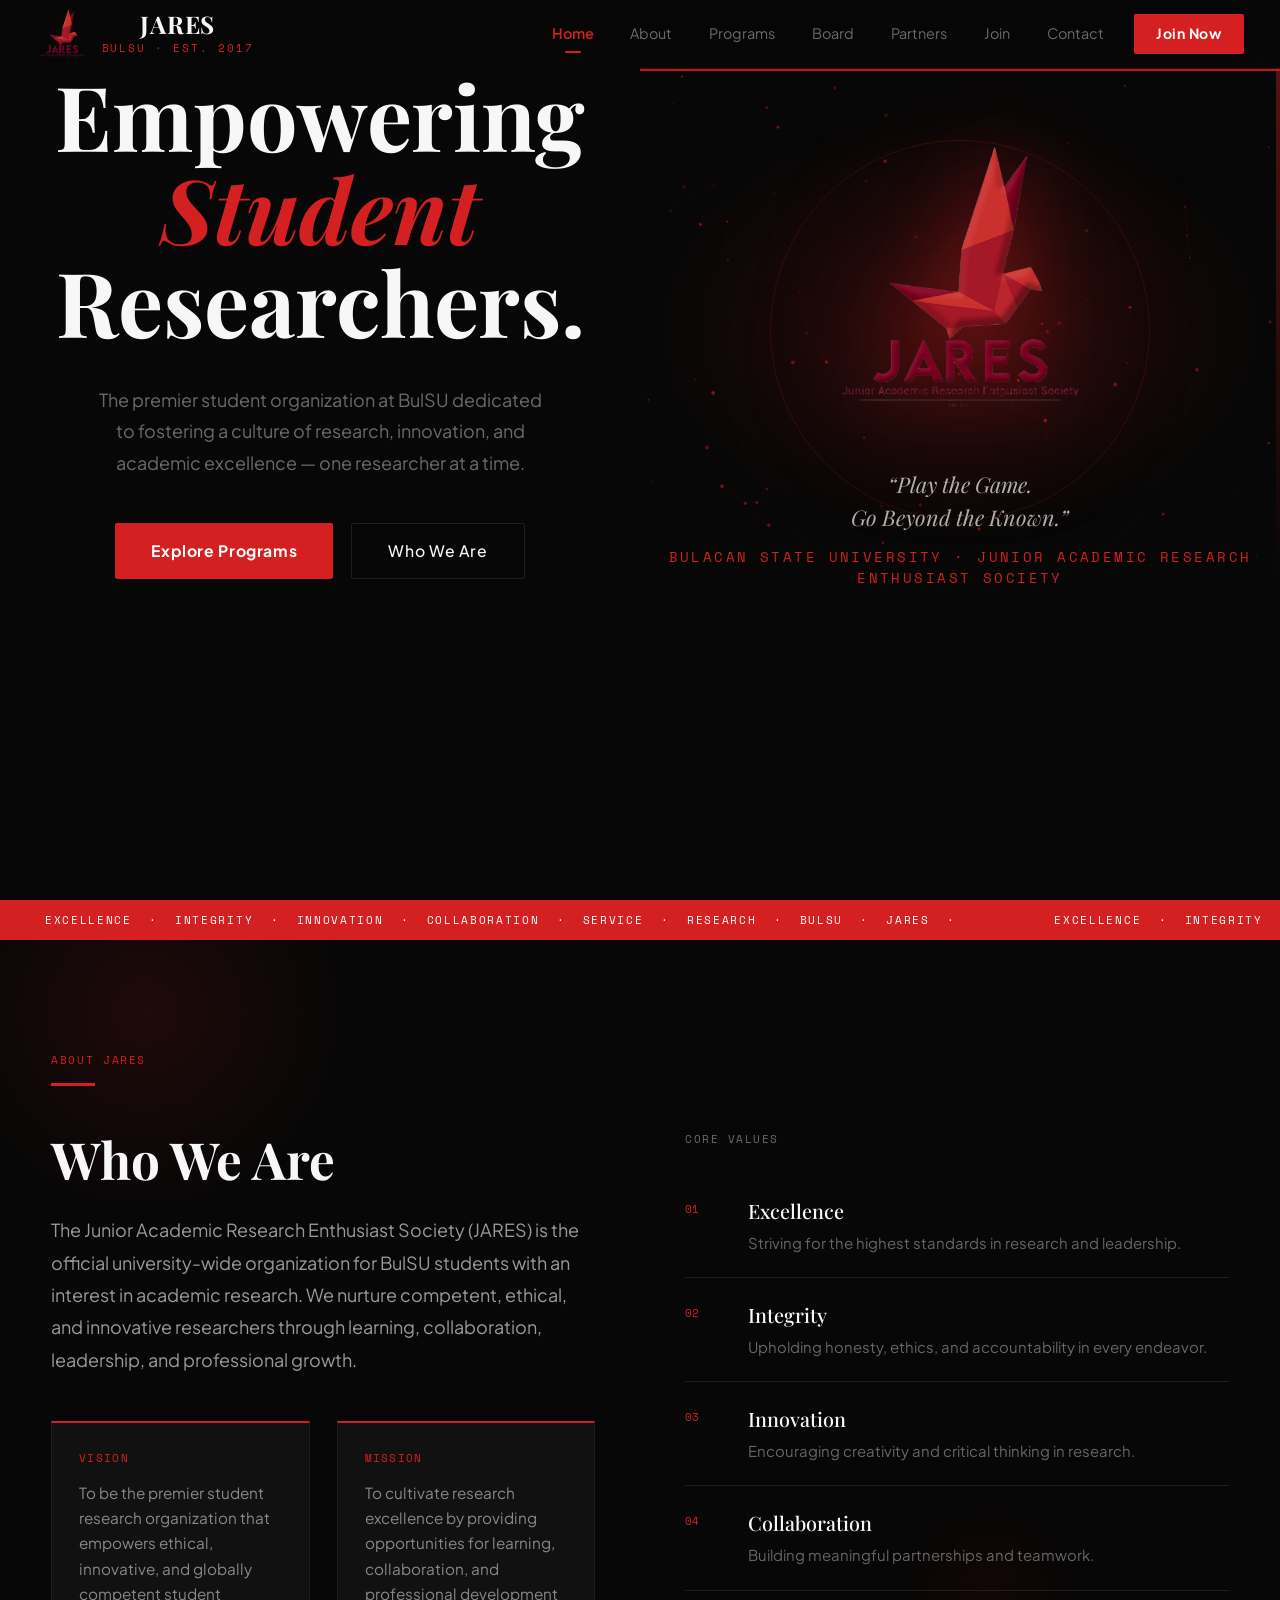
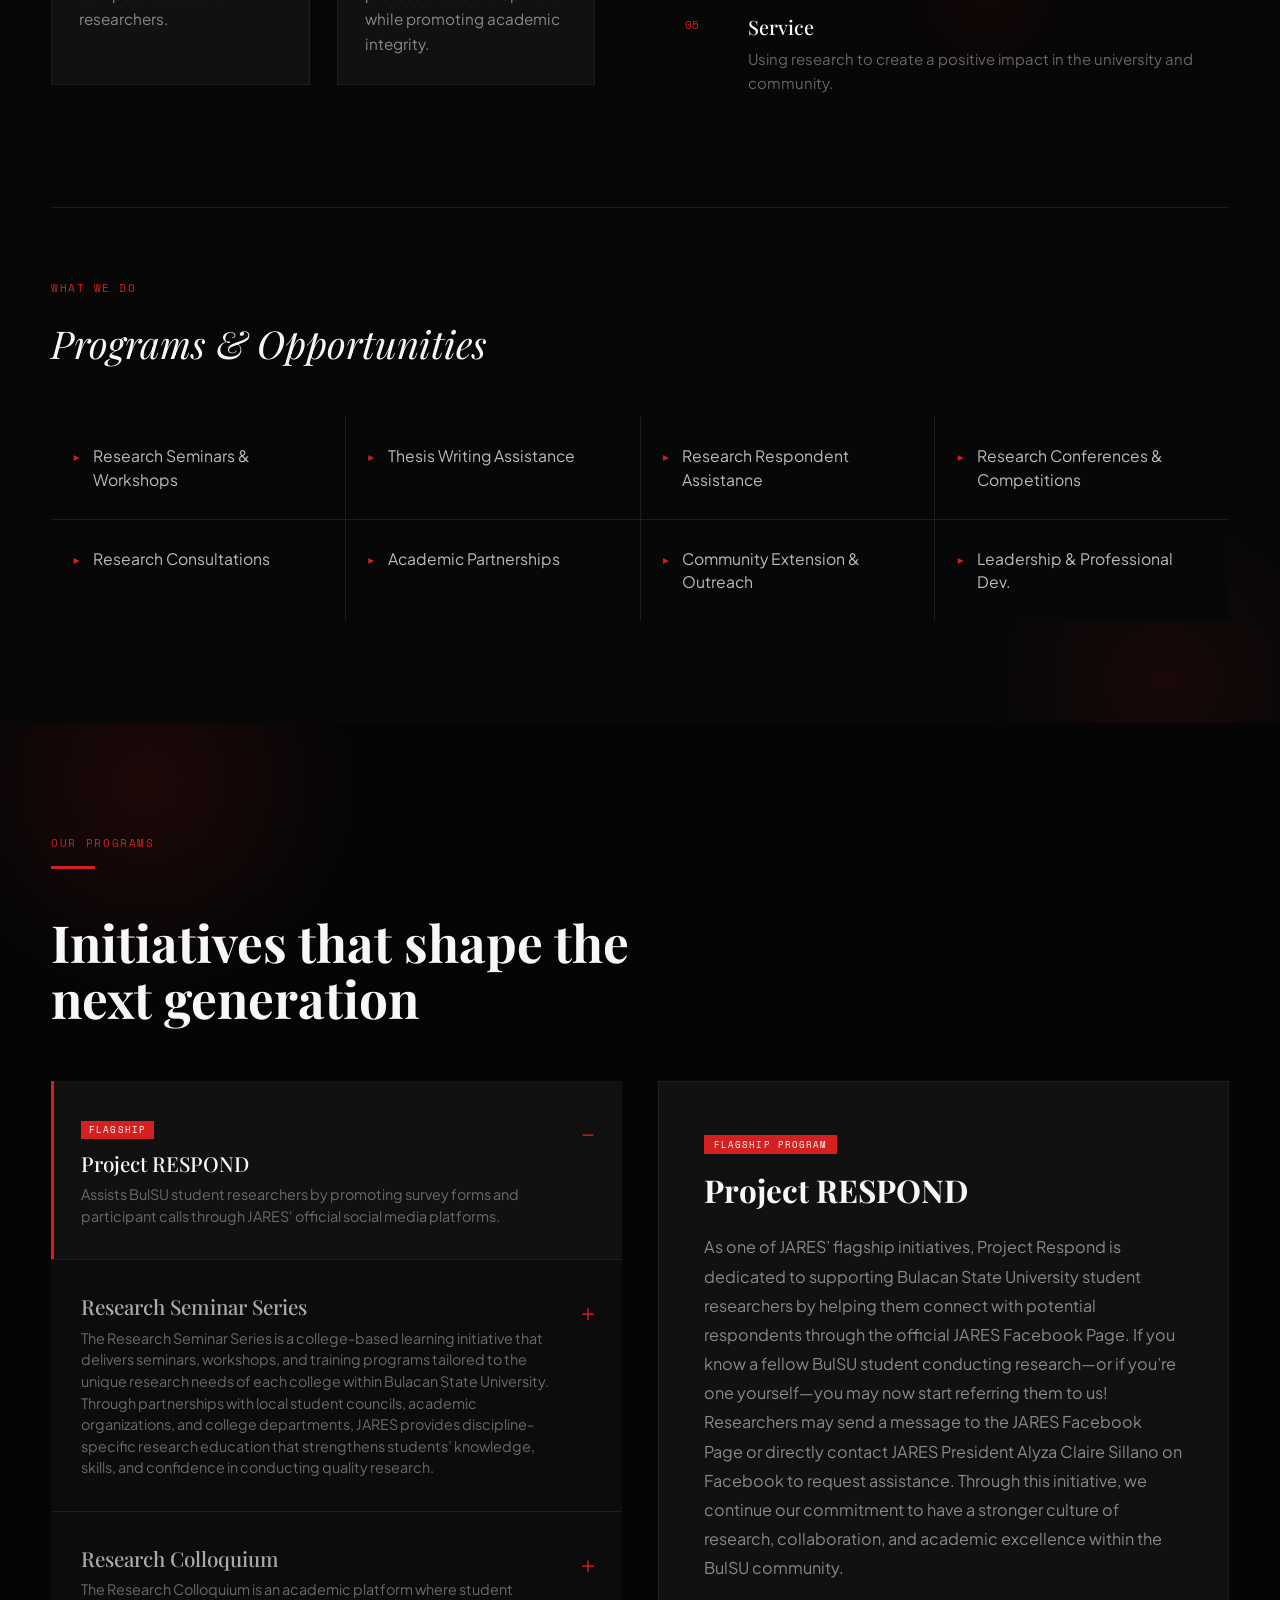
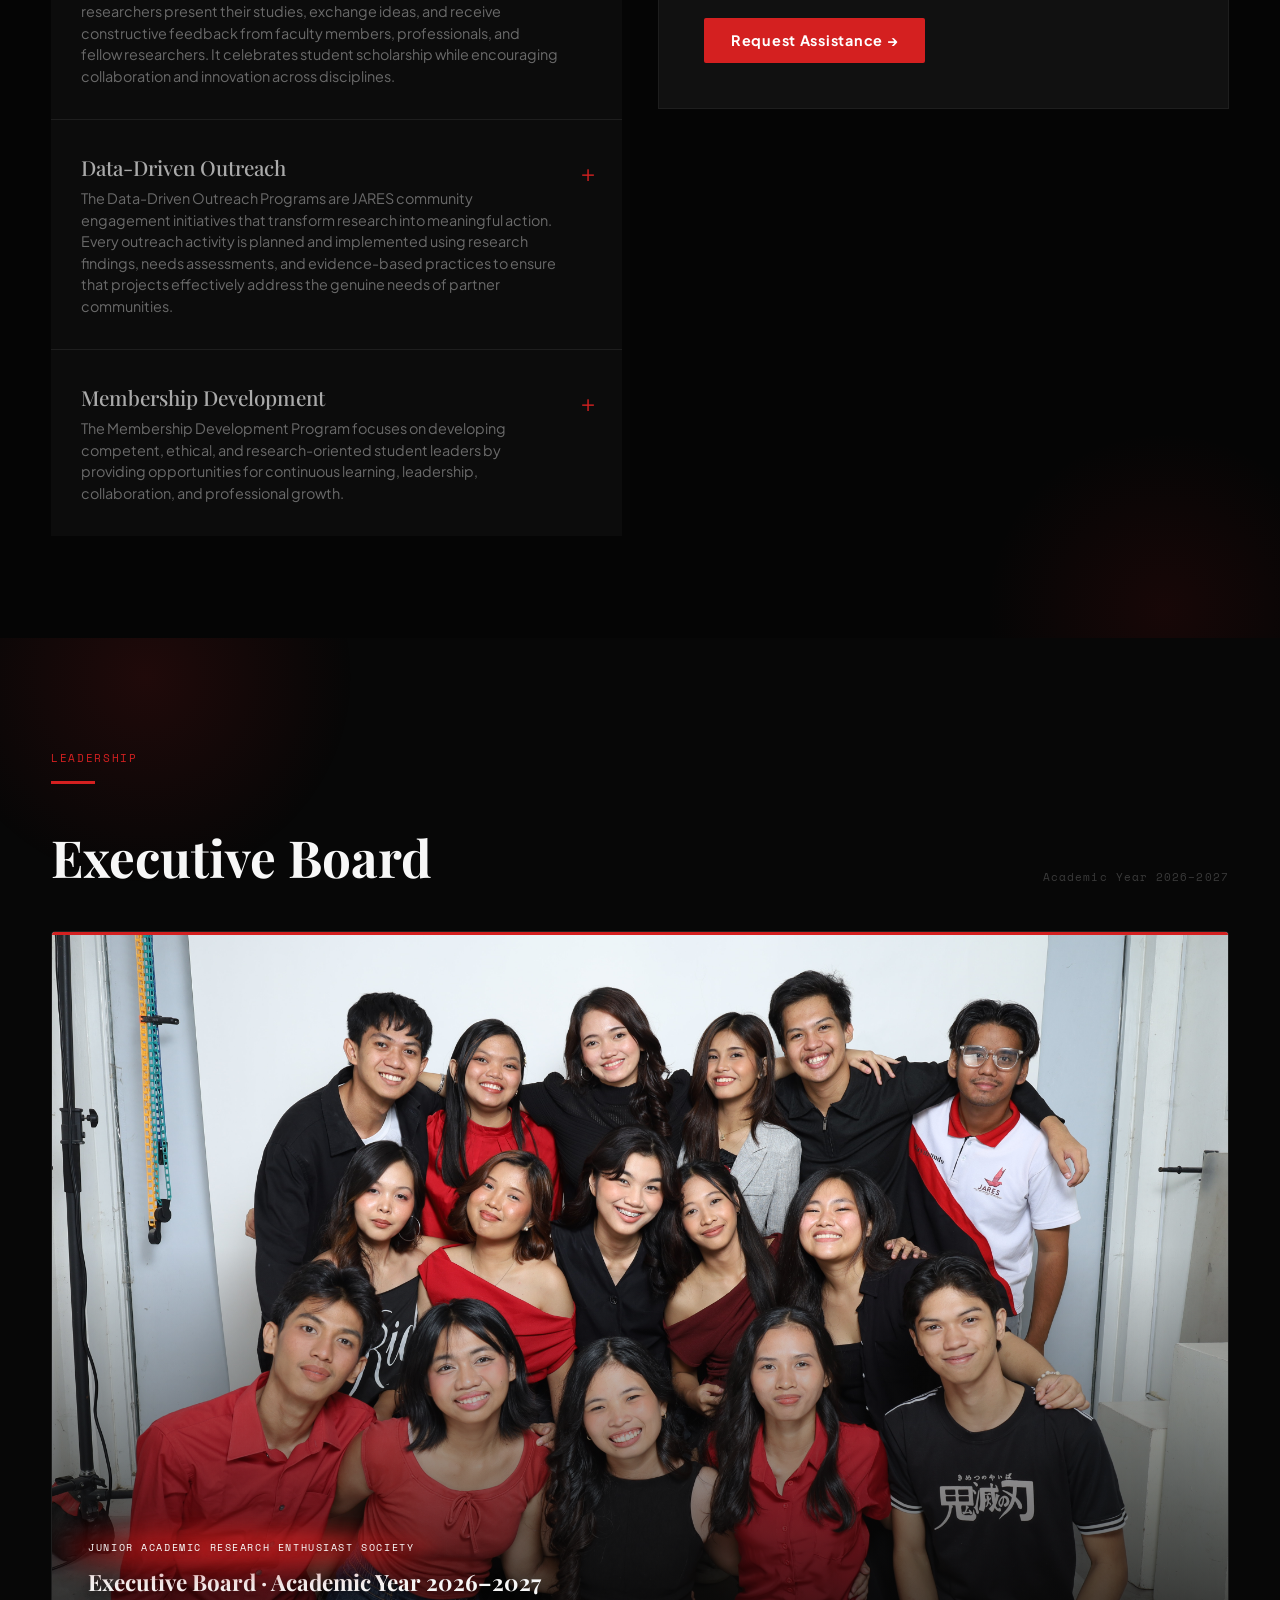
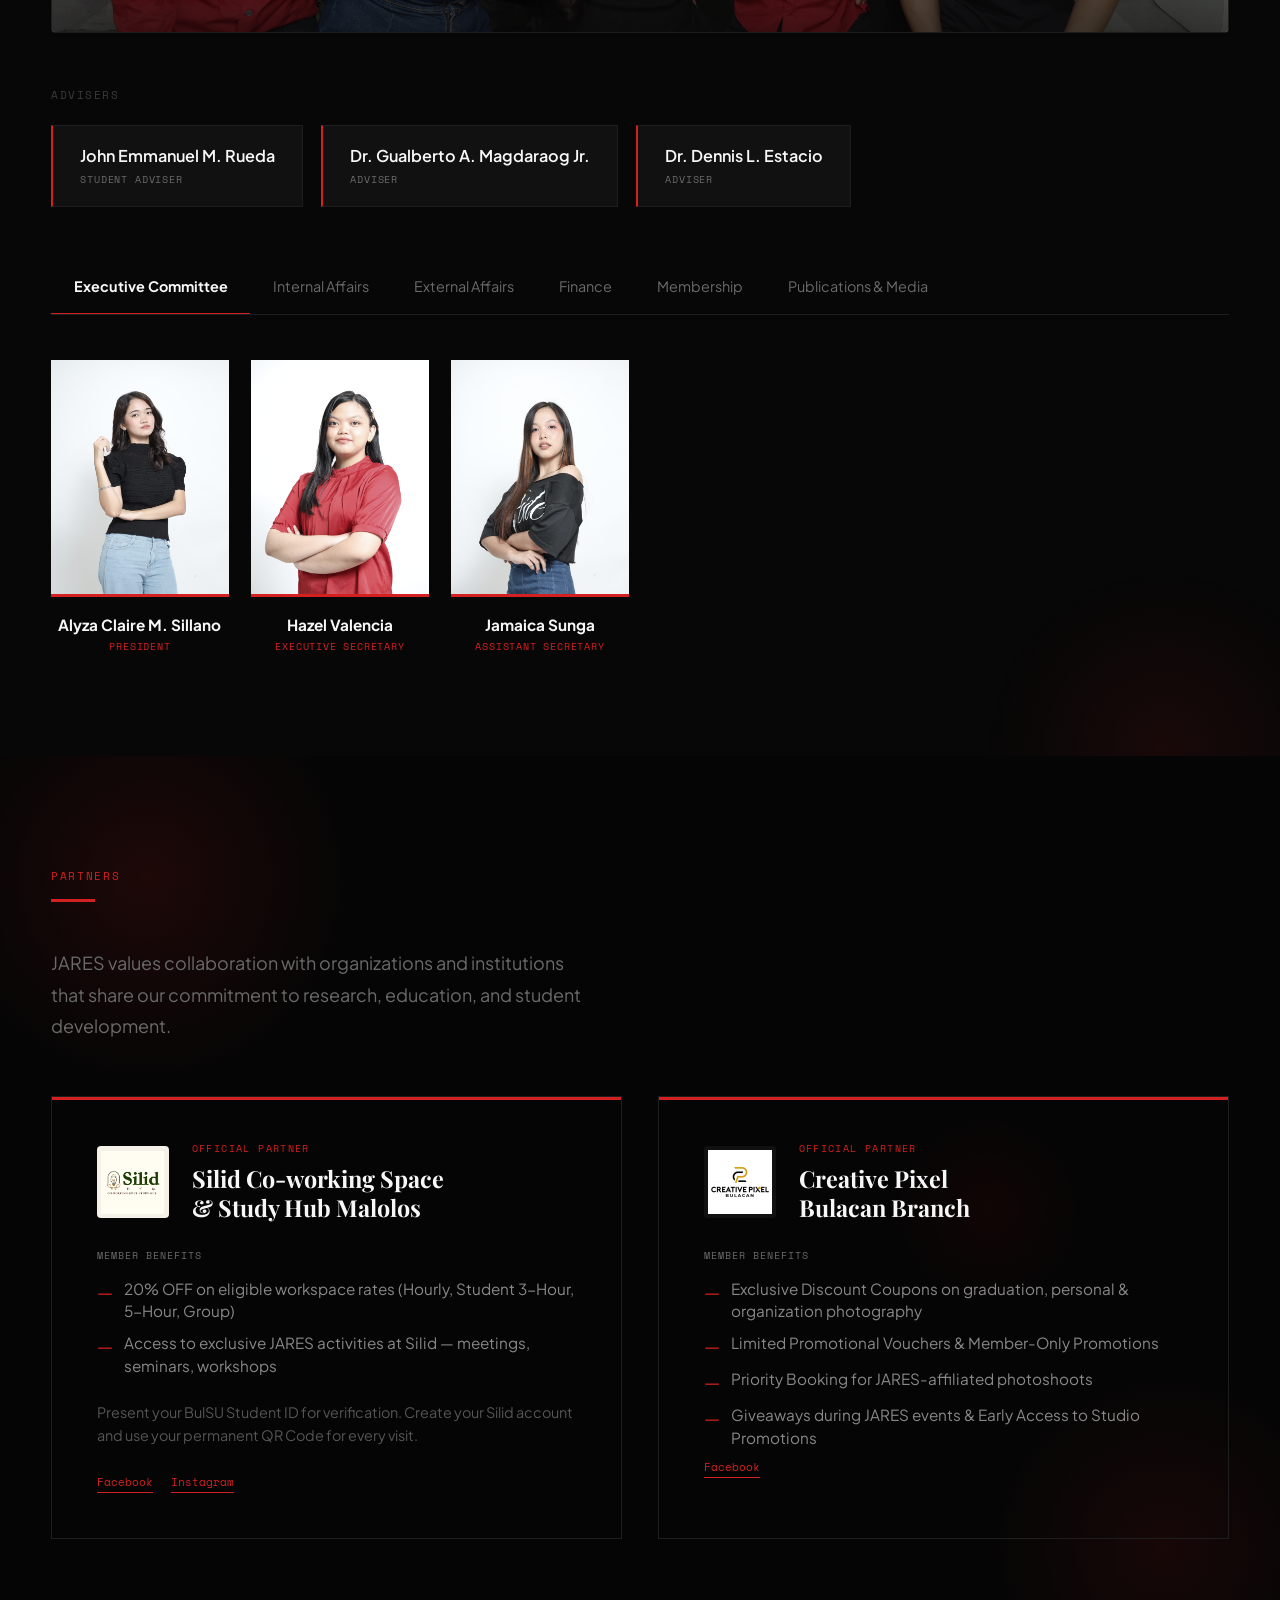
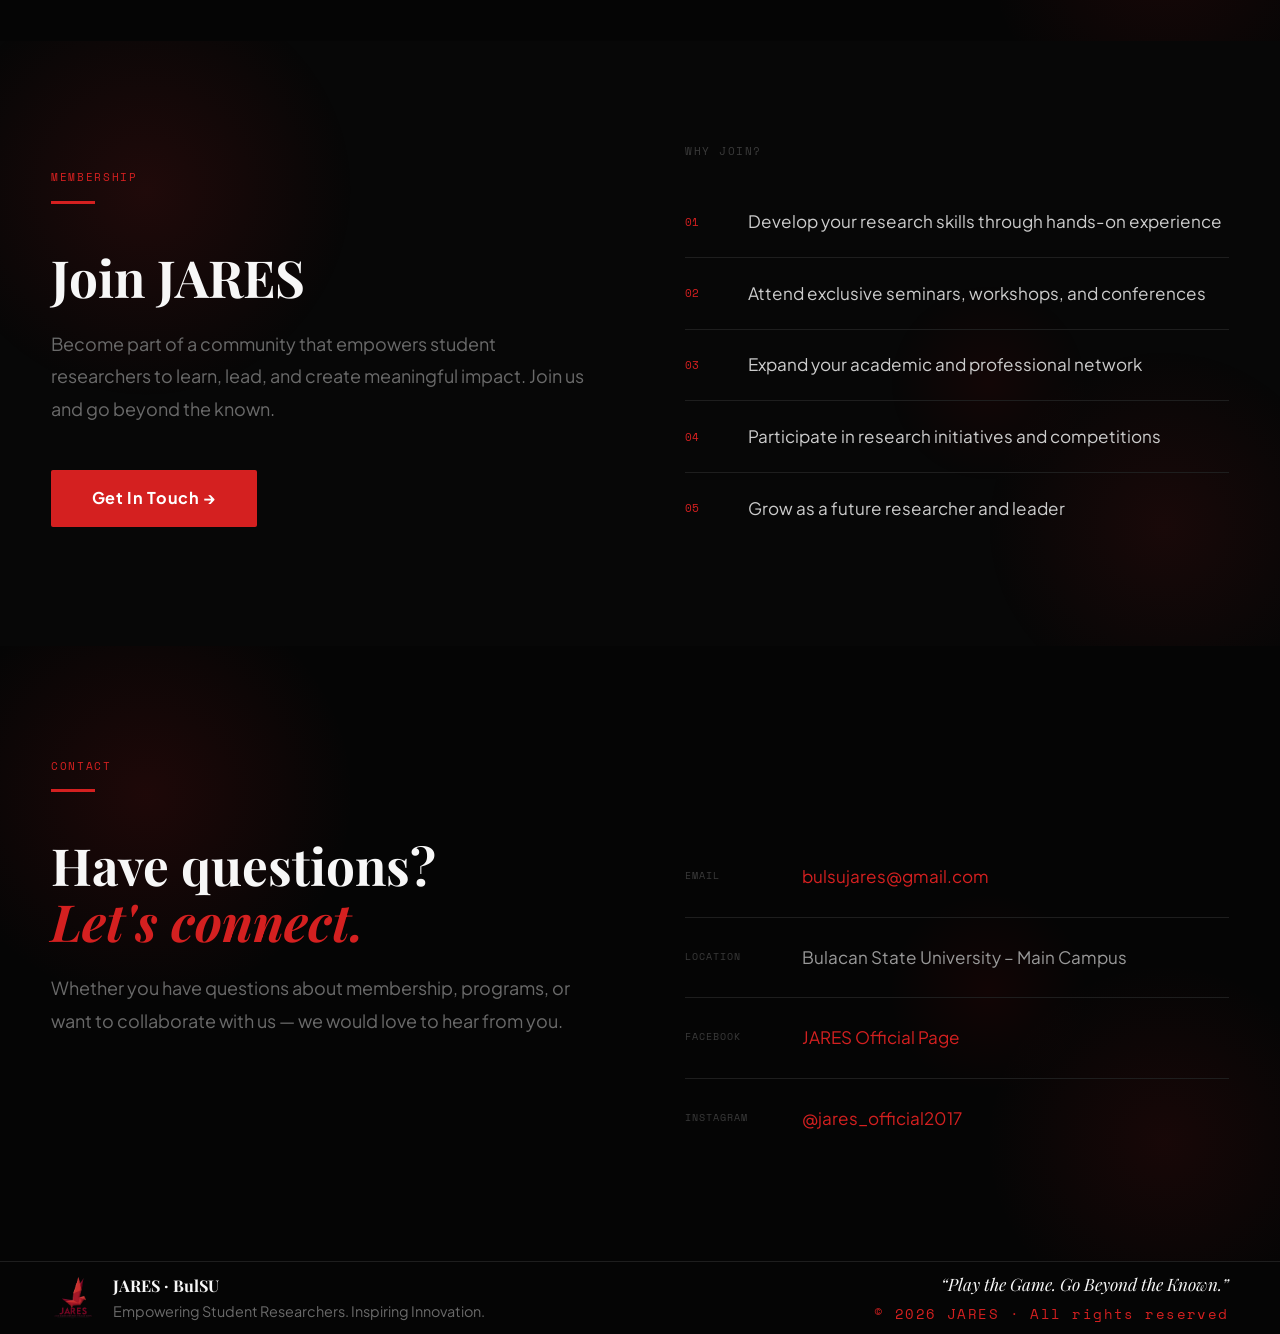
==== commit d2f0c928: "Add meta tags for description and social media Added meta tags for SEO and social media sharing." ====
--- a/index.html
+++ b/index.html
@@ -5,6 +5,14 @@
     <meta charset="UTF-8" />
     <meta name="viewport" content="width=device-width, initial-scale=1.0" />
     <title>JARES - BulSU</title>
+
+  <!-- Standard Search Engine Description -->
+    <meta name="description" content="Official Website of Junior Academic Researchers Enthusiast Society : JARES">
+
+<!-- Social Media Link Sharing Title -->
+       <meta property="og:title" content="JARES - BulSU">
+
+
     
     <script type="module" crossorigin src="/assets/index-D3d1mHYA.js"></script>
     <link rel="stylesheet" crossorigin href="/assets/index-DJxm4y3j.css">
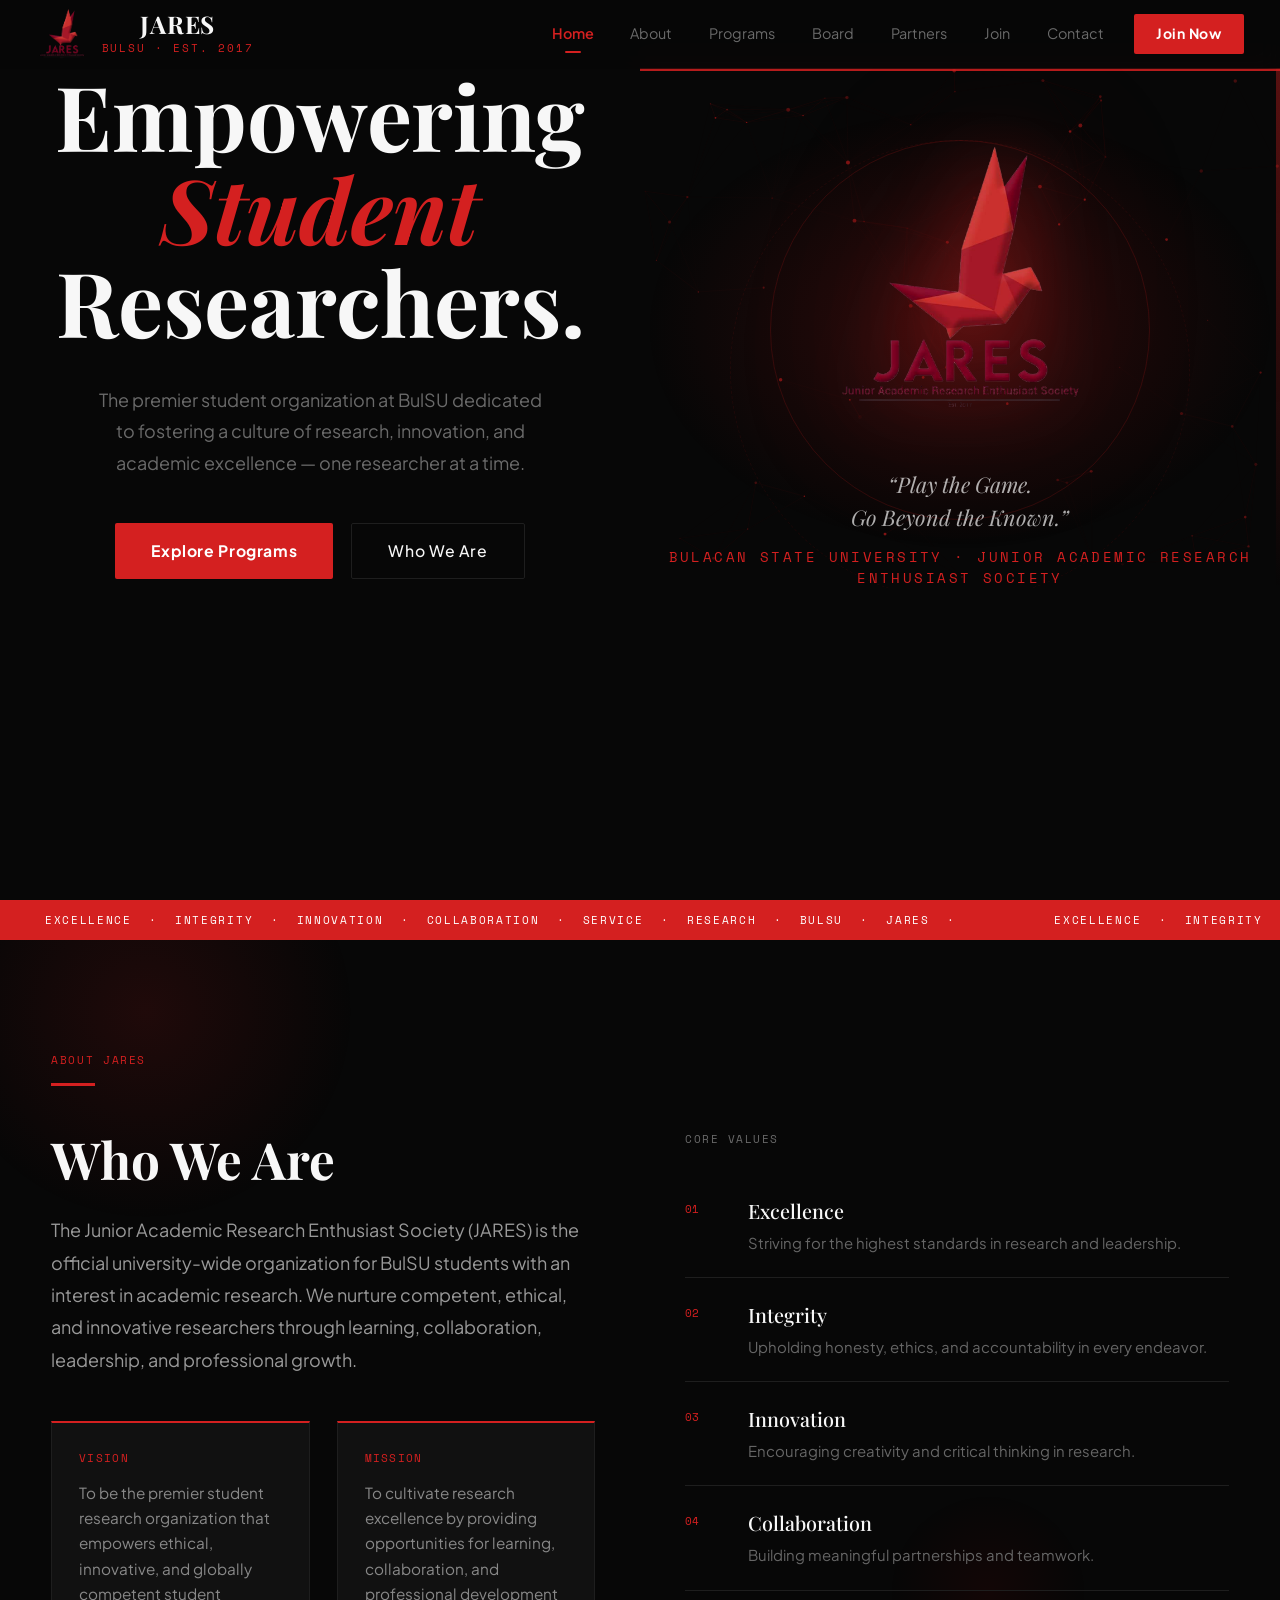
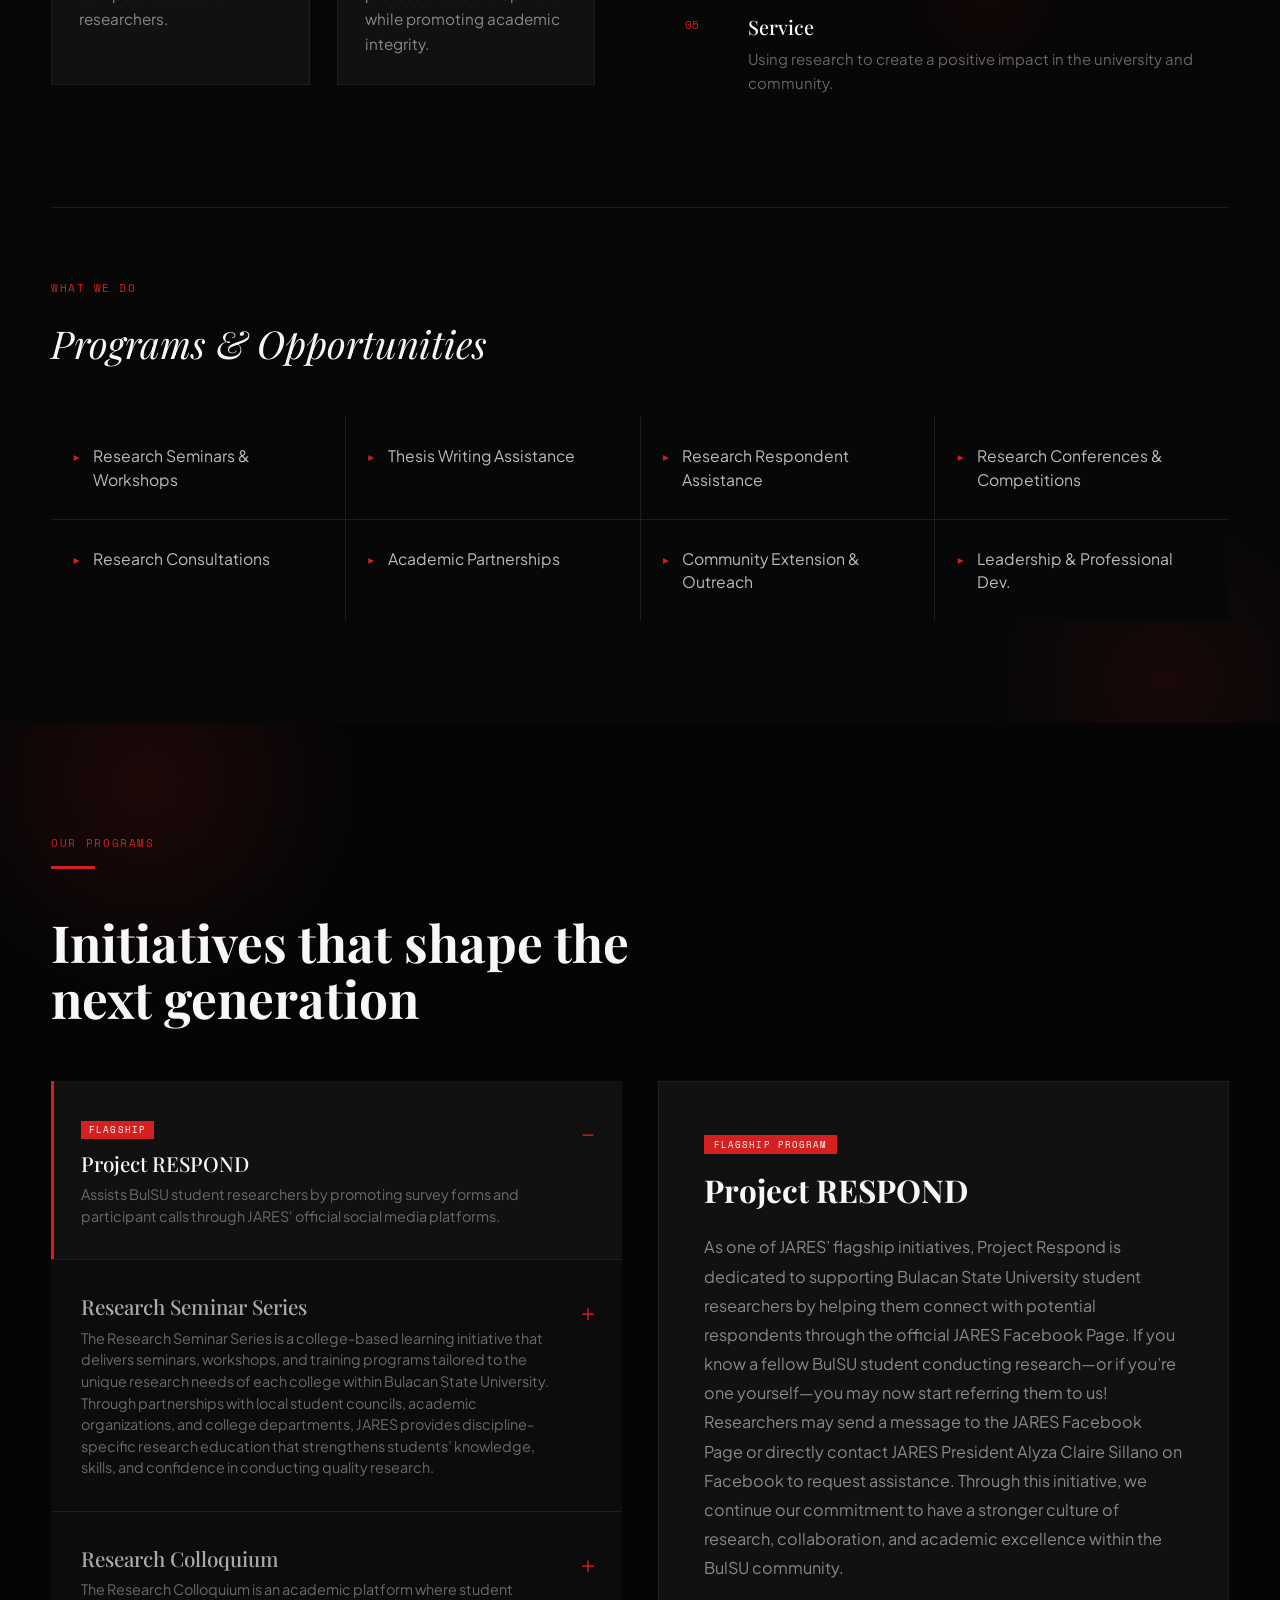
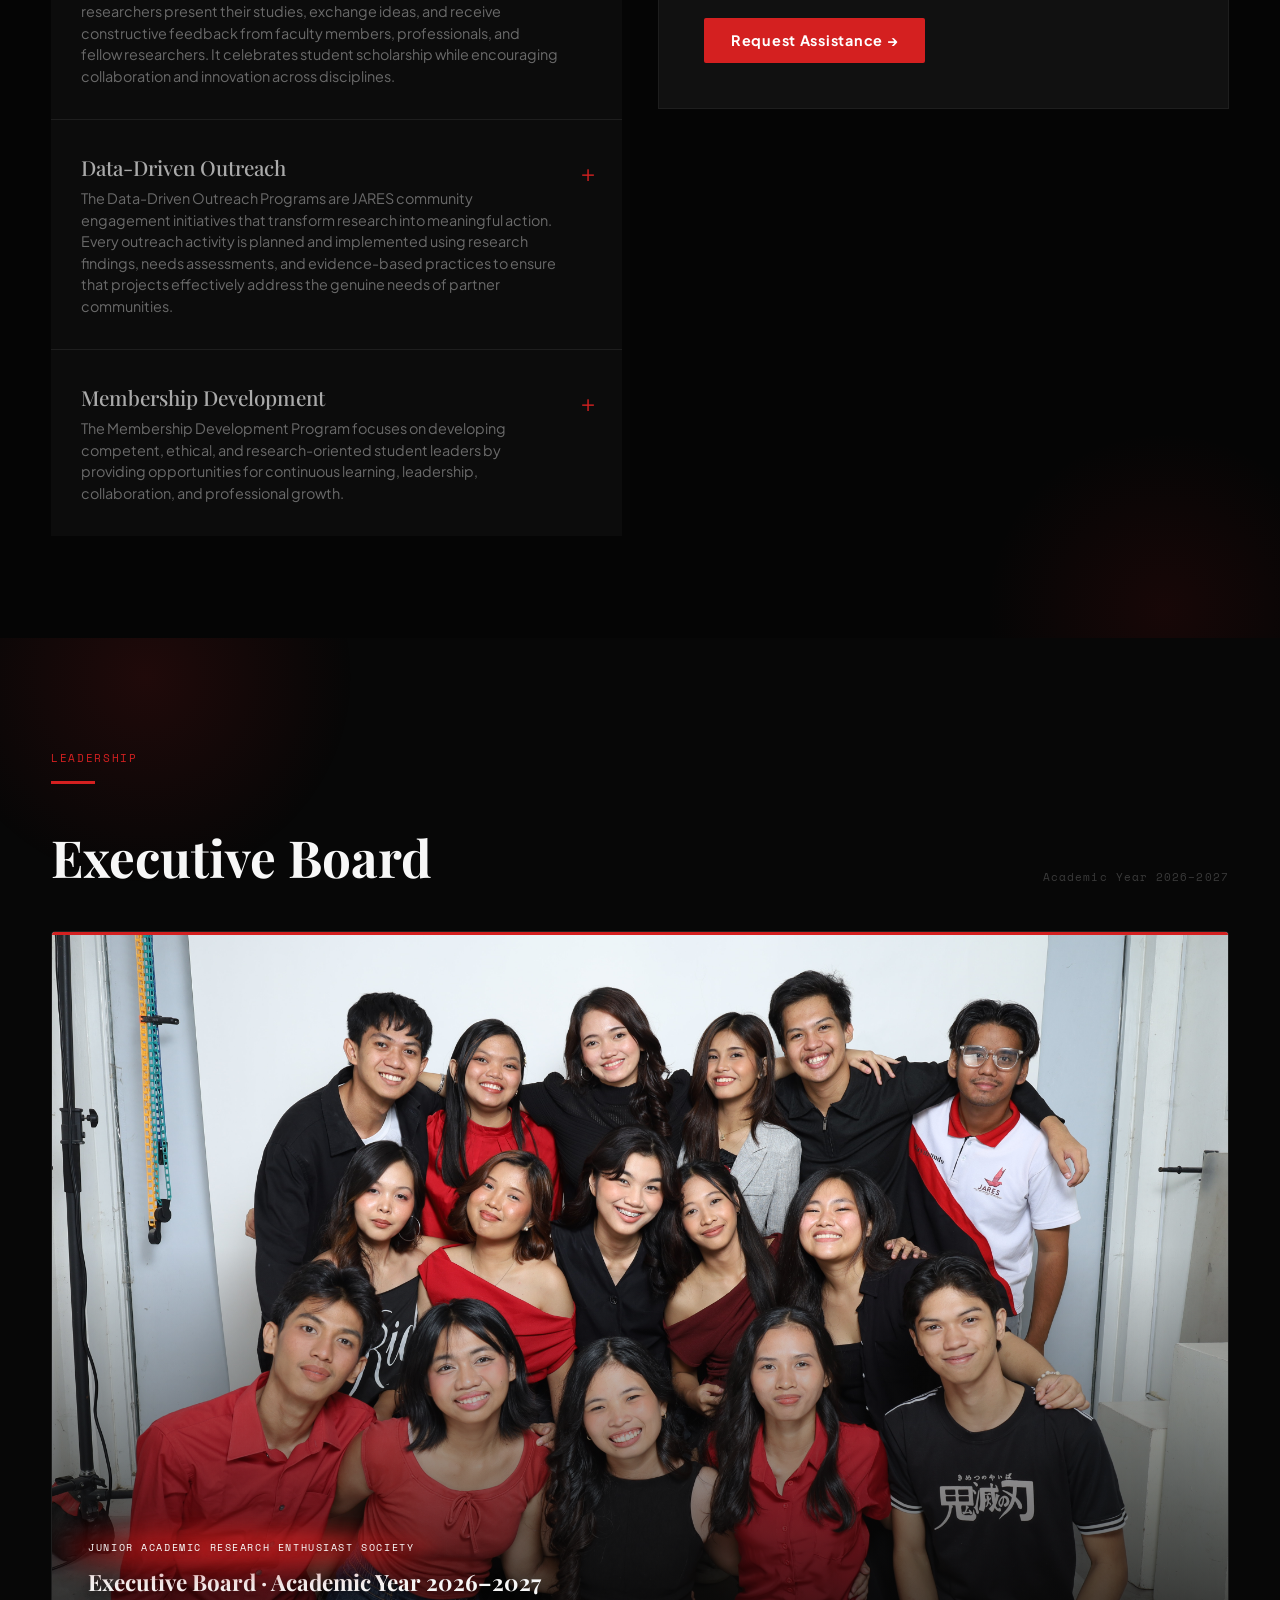
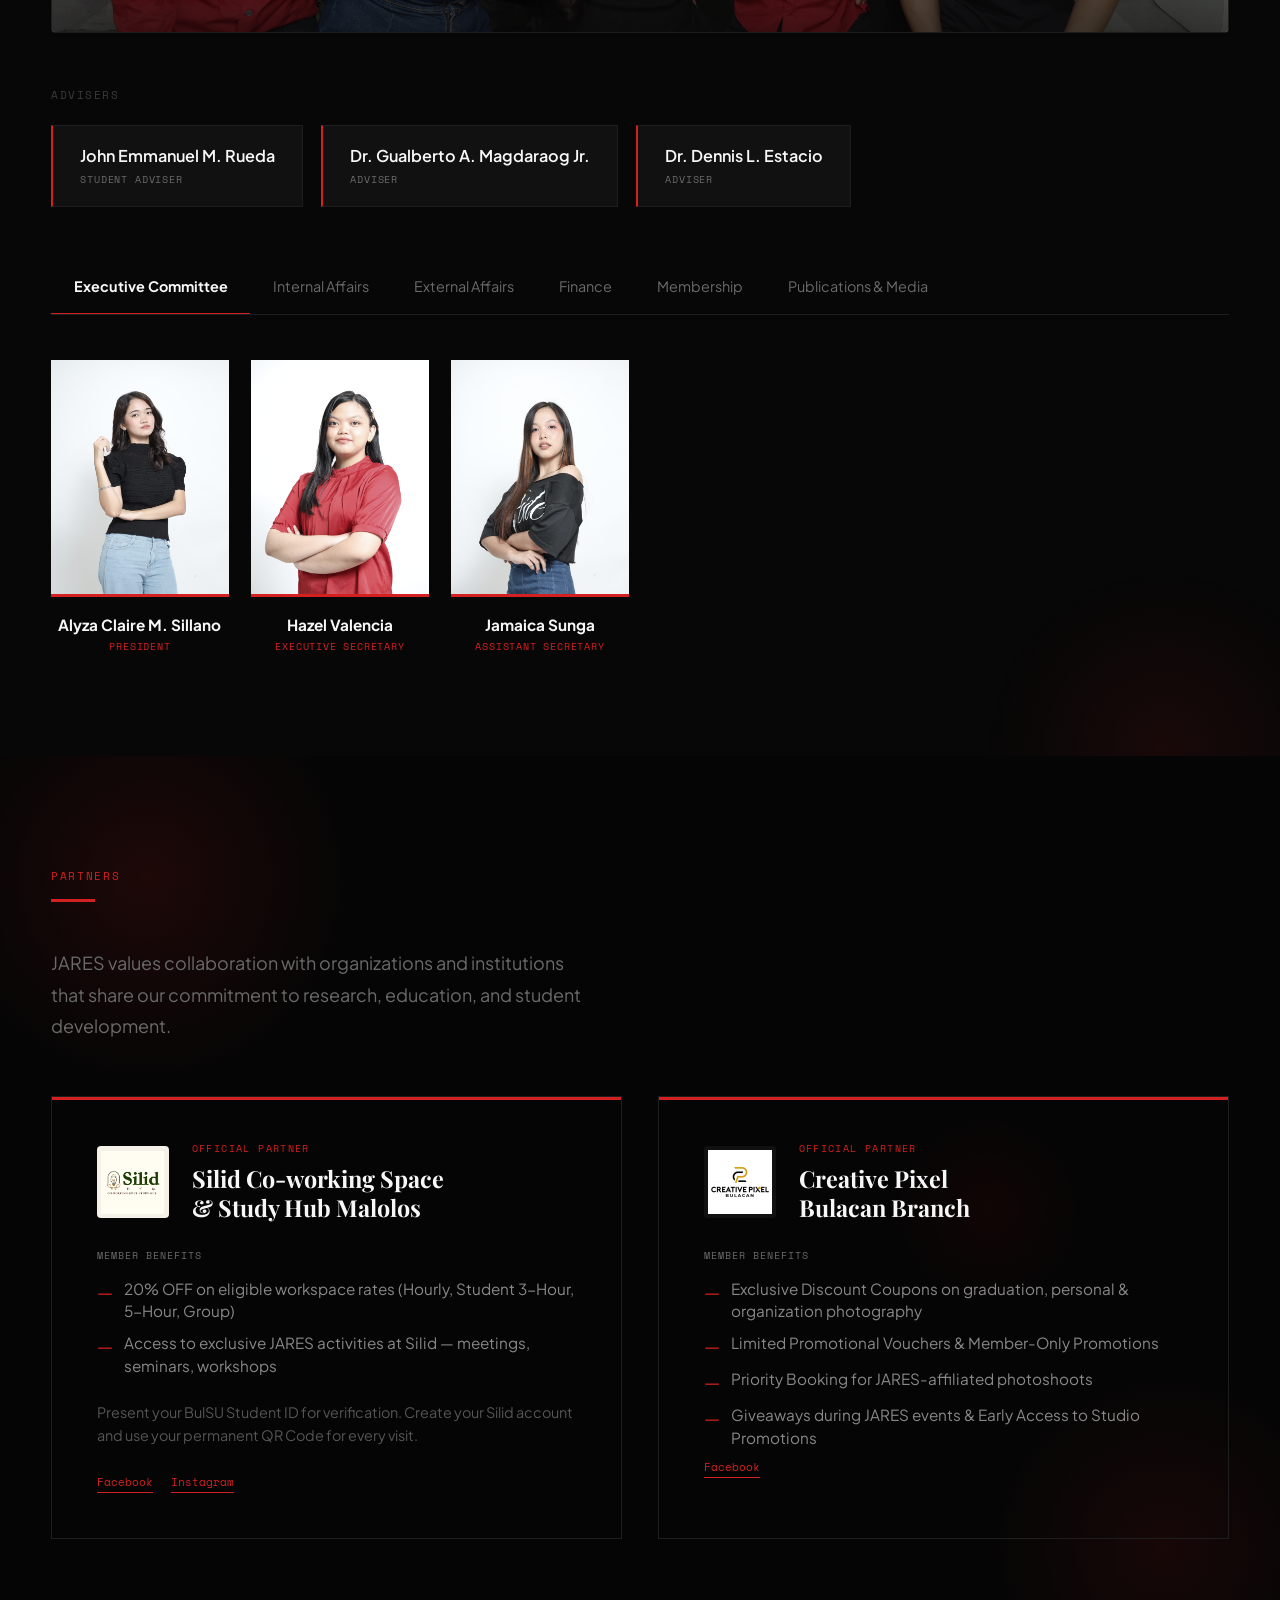
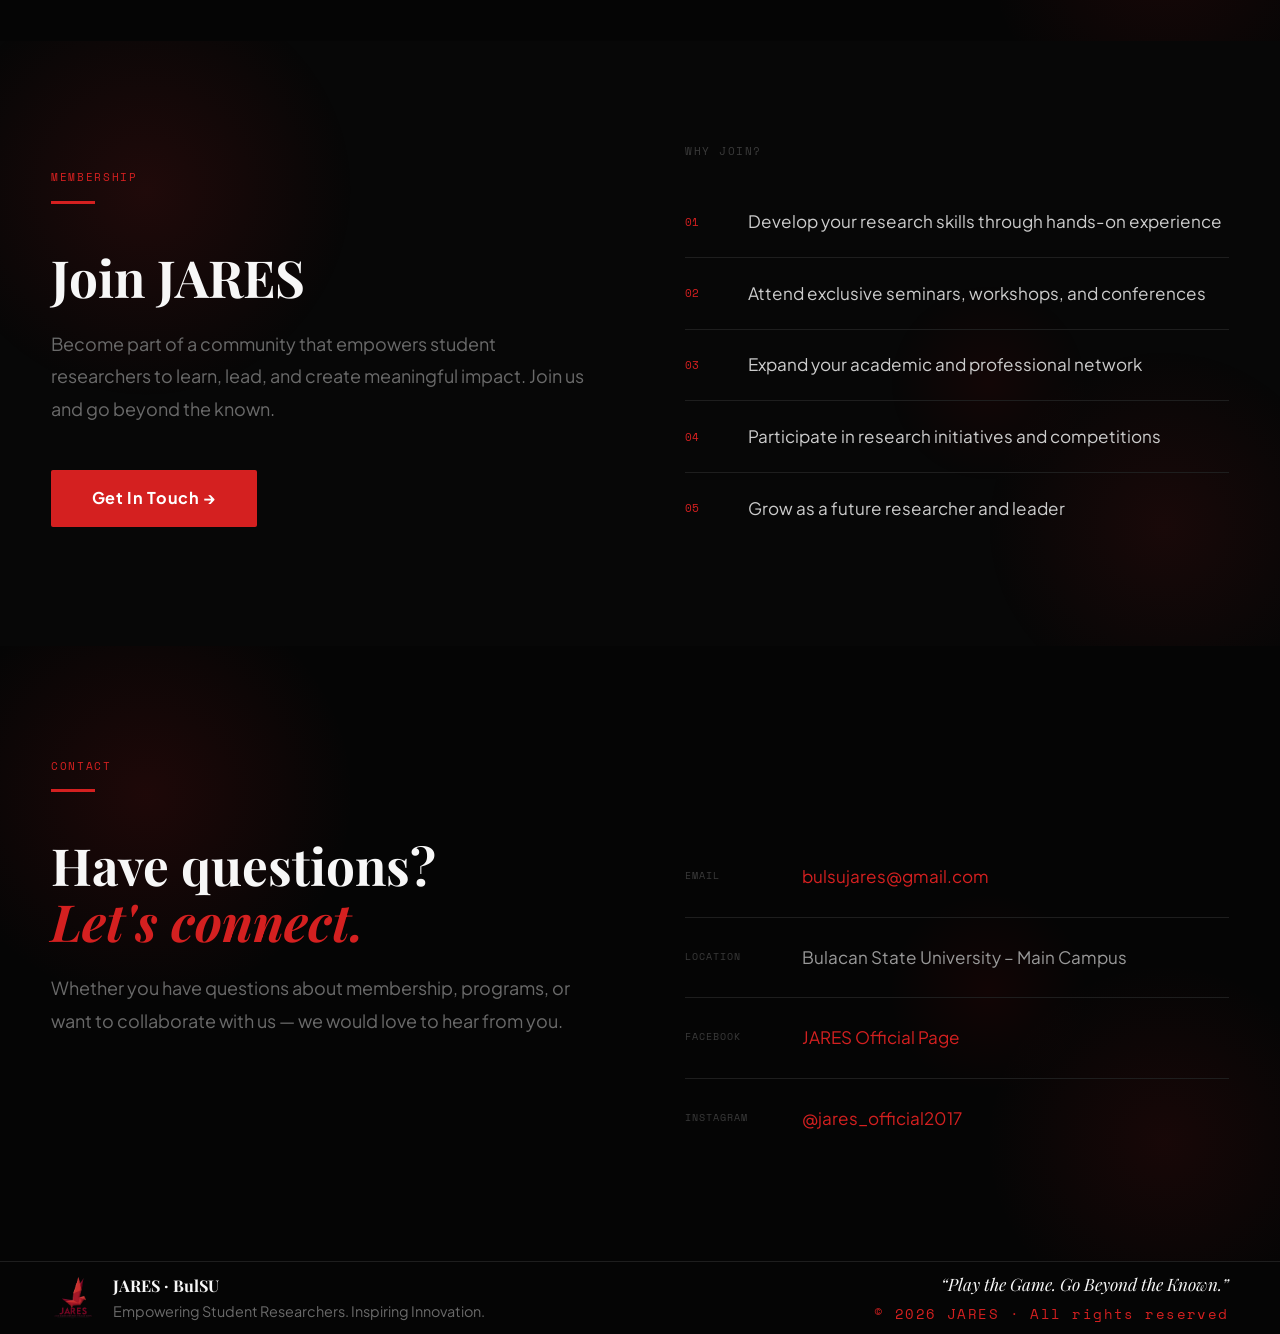
==== commit d34445e6: "Update index.html" ====
--- a/index.html
+++ b/index.html
@@ -6,11 +6,9 @@
     <meta name="viewport" content="width=device-width, initial-scale=1.0" />
     <title>JARES - BulSU</title>
 
-  <!-- Standard Search Engine Description -->
+ 
     <meta name="description" content="Official Website of Junior Academic Researchers Enthusiast Society : JARES">
-
-<!-- Social Media Link Sharing Title -->
-       <meta property="og:title" content="JARES - BulSU">
+    <meta property="og:title" content="JARES - BulSU">
 
 
     
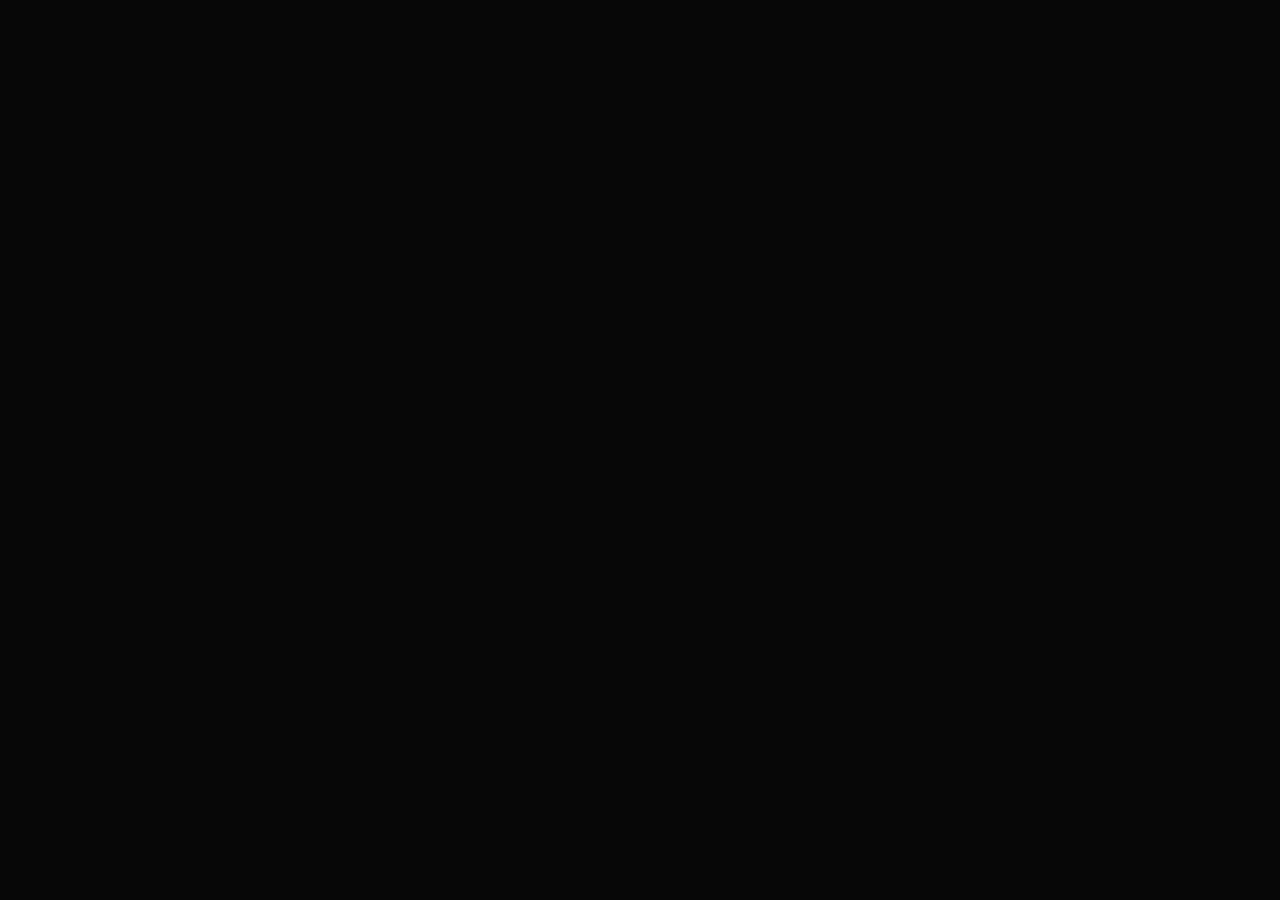
==== commit e47c6d33: "Update index.html" ====
--- a/index.html
+++ b/index.html
@@ -7,10 +7,10 @@
     <title>JARES - BulSU</title>
 
  
-    <meta name="description" content="Official Website of Junior Academic Researchers Enthusiast Society : JARES">
+    <meta name="description" content="JARES - BulSU">
     <meta property="og:title" content="JARES - BulSU">
 
-
+    <meta property="og:description" content="Official Website of Junior Academic Researchers Enthusiast Society : JARES"
     
     <script type="module" crossorigin src="/assets/index-D3d1mHYA.js"></script>
     <link rel="stylesheet" crossorigin href="/assets/index-DJxm4y3j.css">
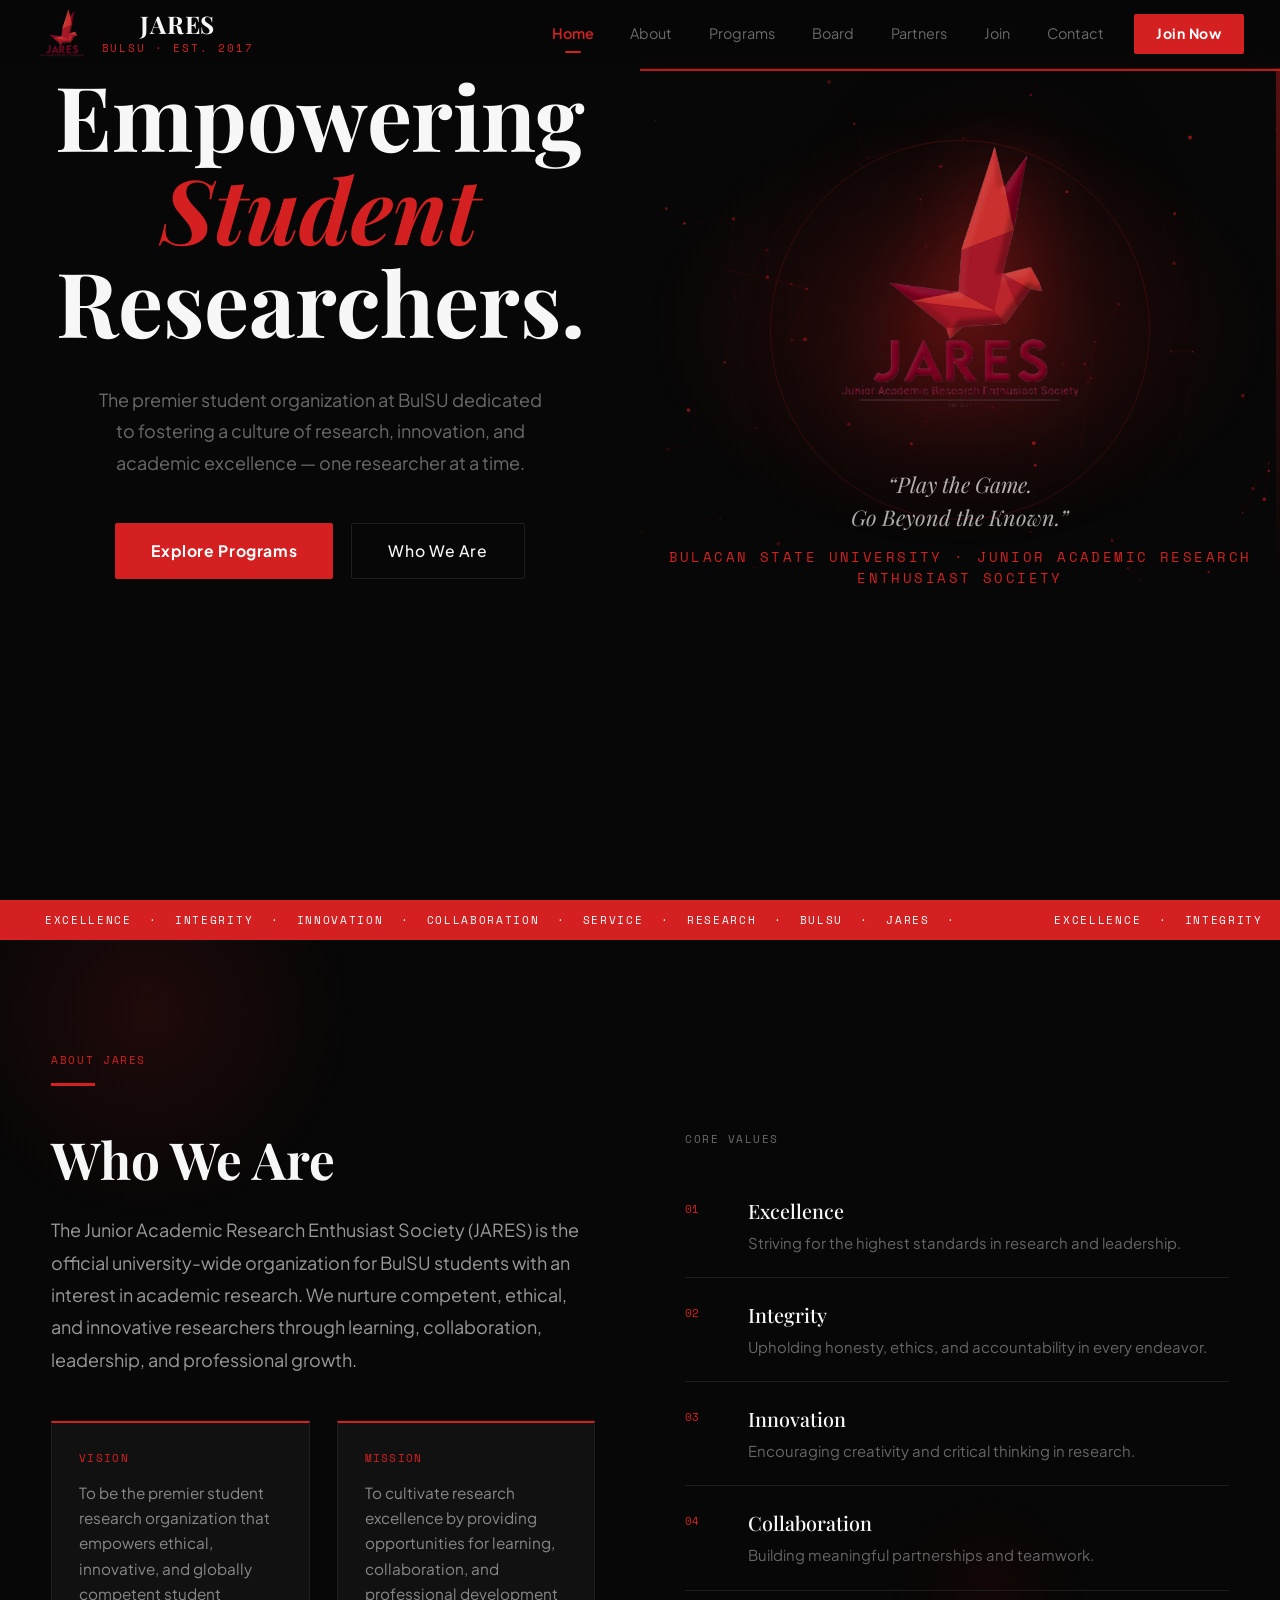
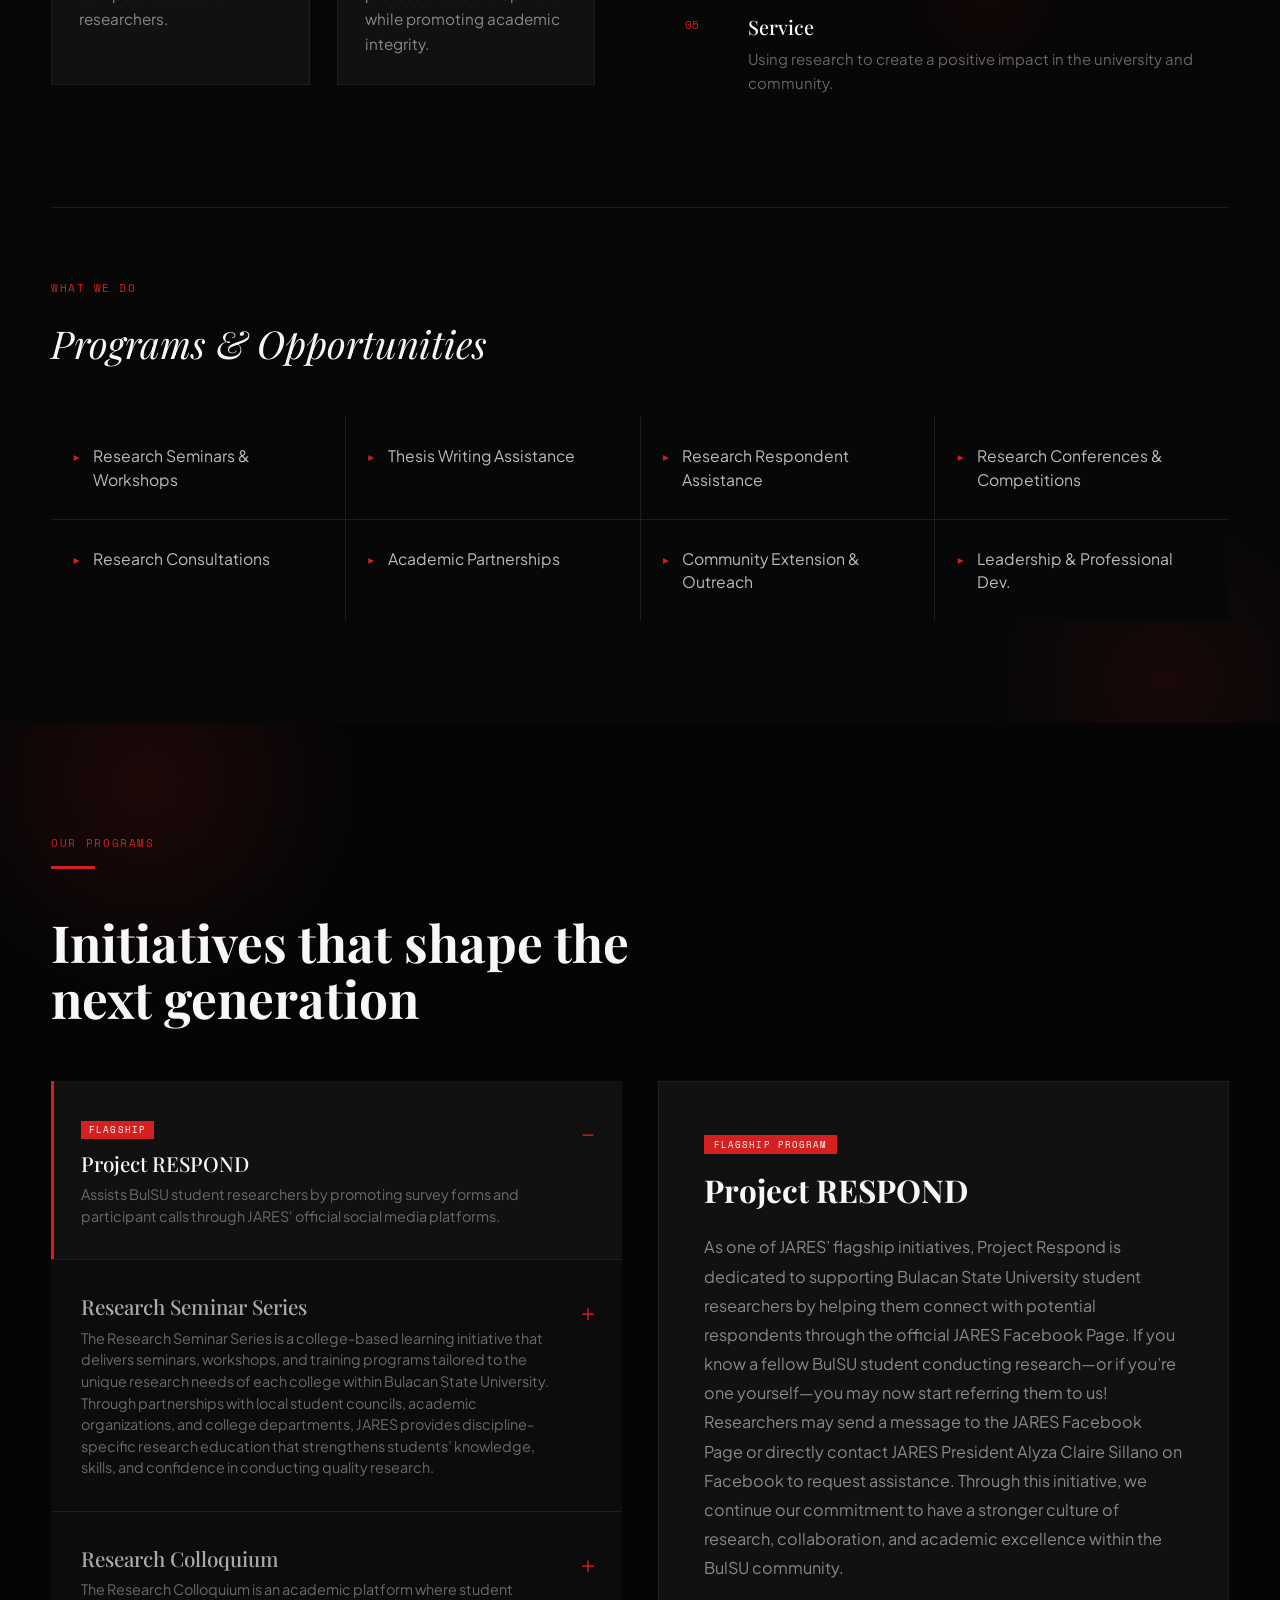
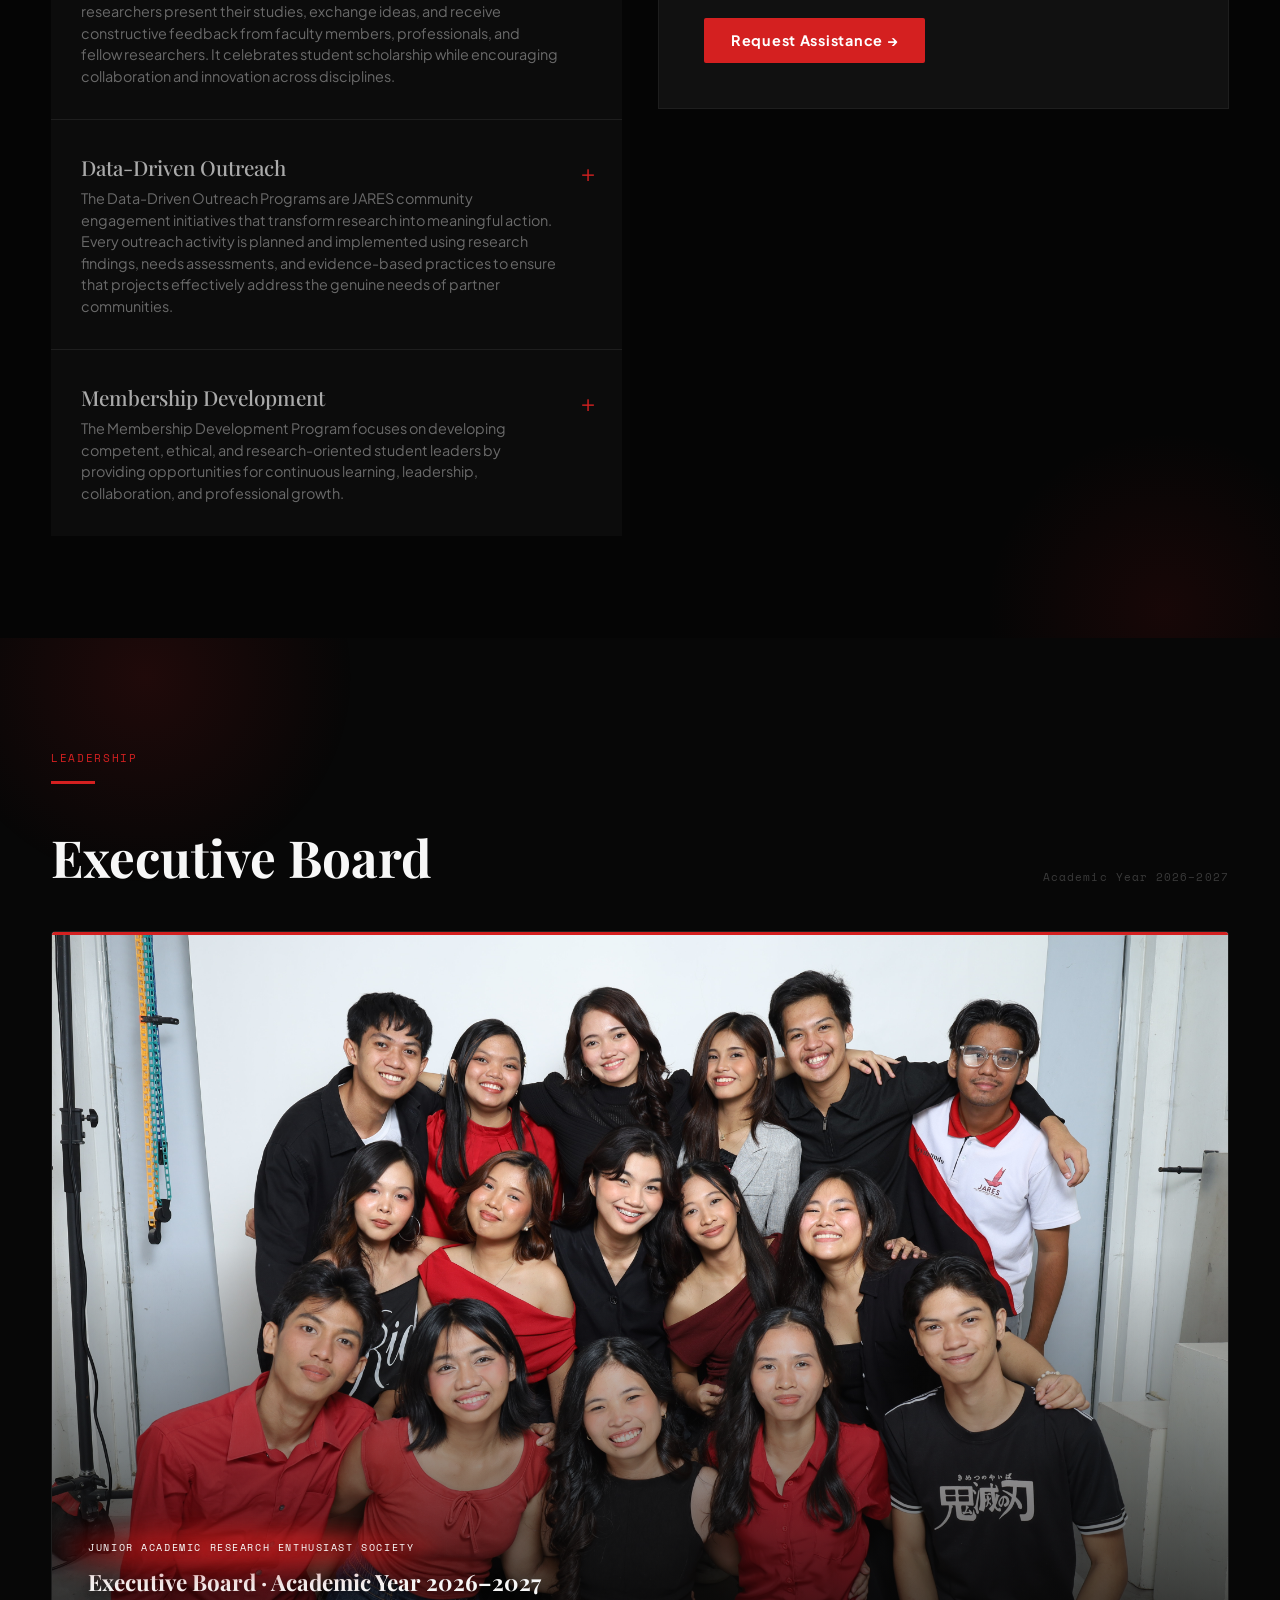
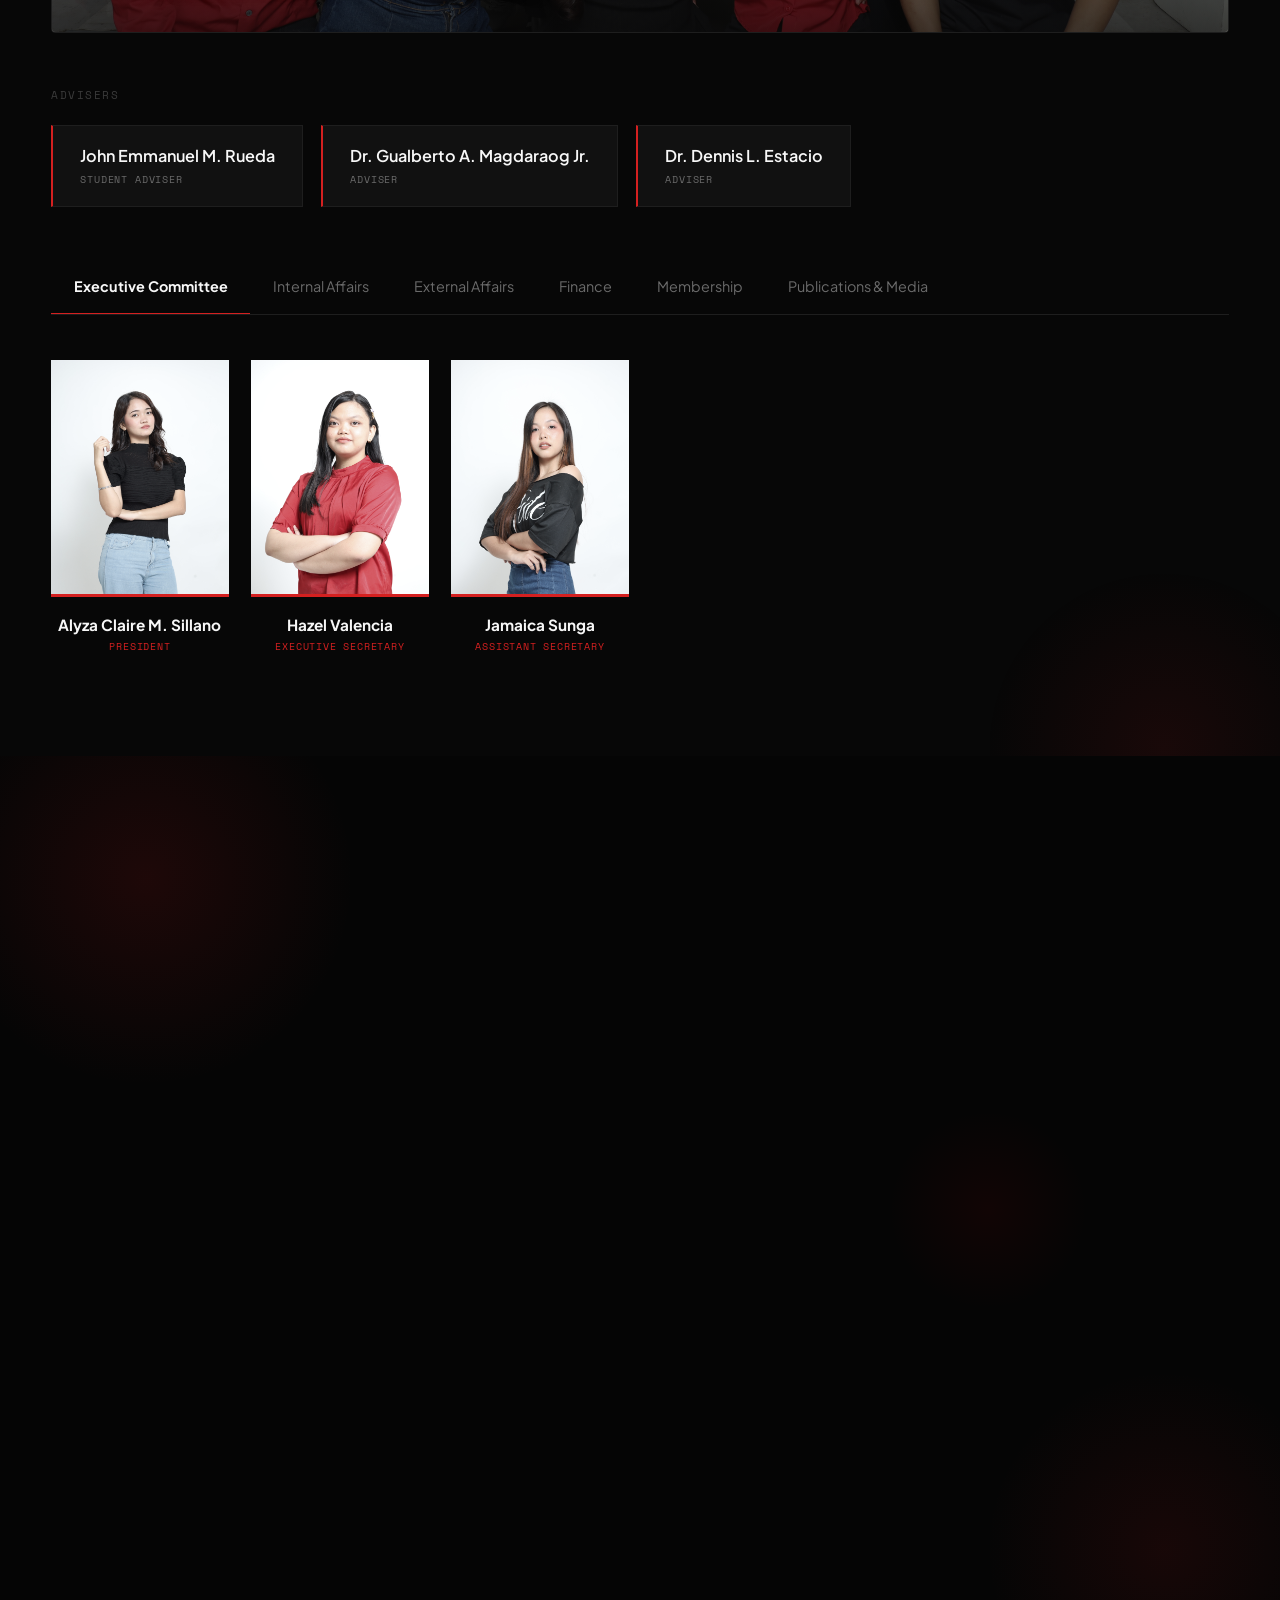
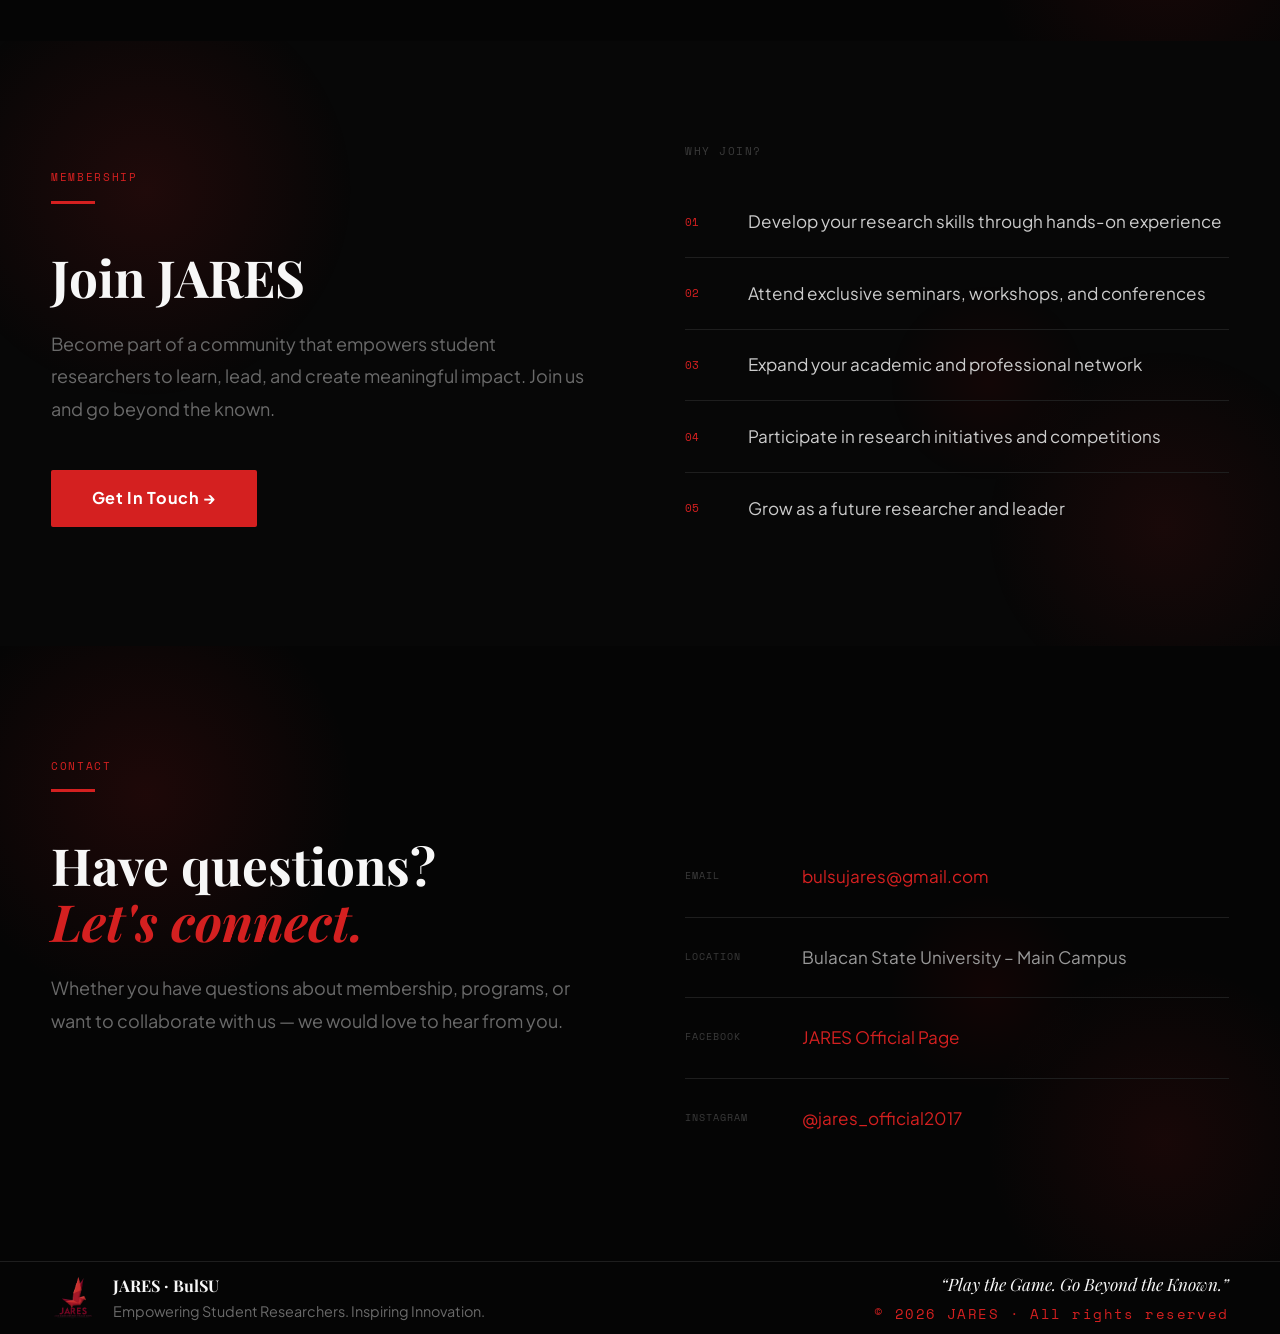
==== commit 1cffea10: "Update index.html" ====
--- a/index.html
+++ b/index.html
@@ -7,10 +7,8 @@
     <title>JARES - BulSU</title>
 
  
-    <meta name="description" content="JARES - BulSU">
+    <meta name="description" content="Official Website of Junior Academic Researchers Enthusiast Society : JARES">
     <meta property="og:title" content="JARES - BulSU">
-
-    <meta property="og:description" content="Official Website of Junior Academic Researchers Enthusiast Society : JARES"
     
     <script type="module" crossorigin src="/assets/index-D3d1mHYA.js"></script>
     <link rel="stylesheet" crossorigin href="/assets/index-DJxm4y3j.css">
